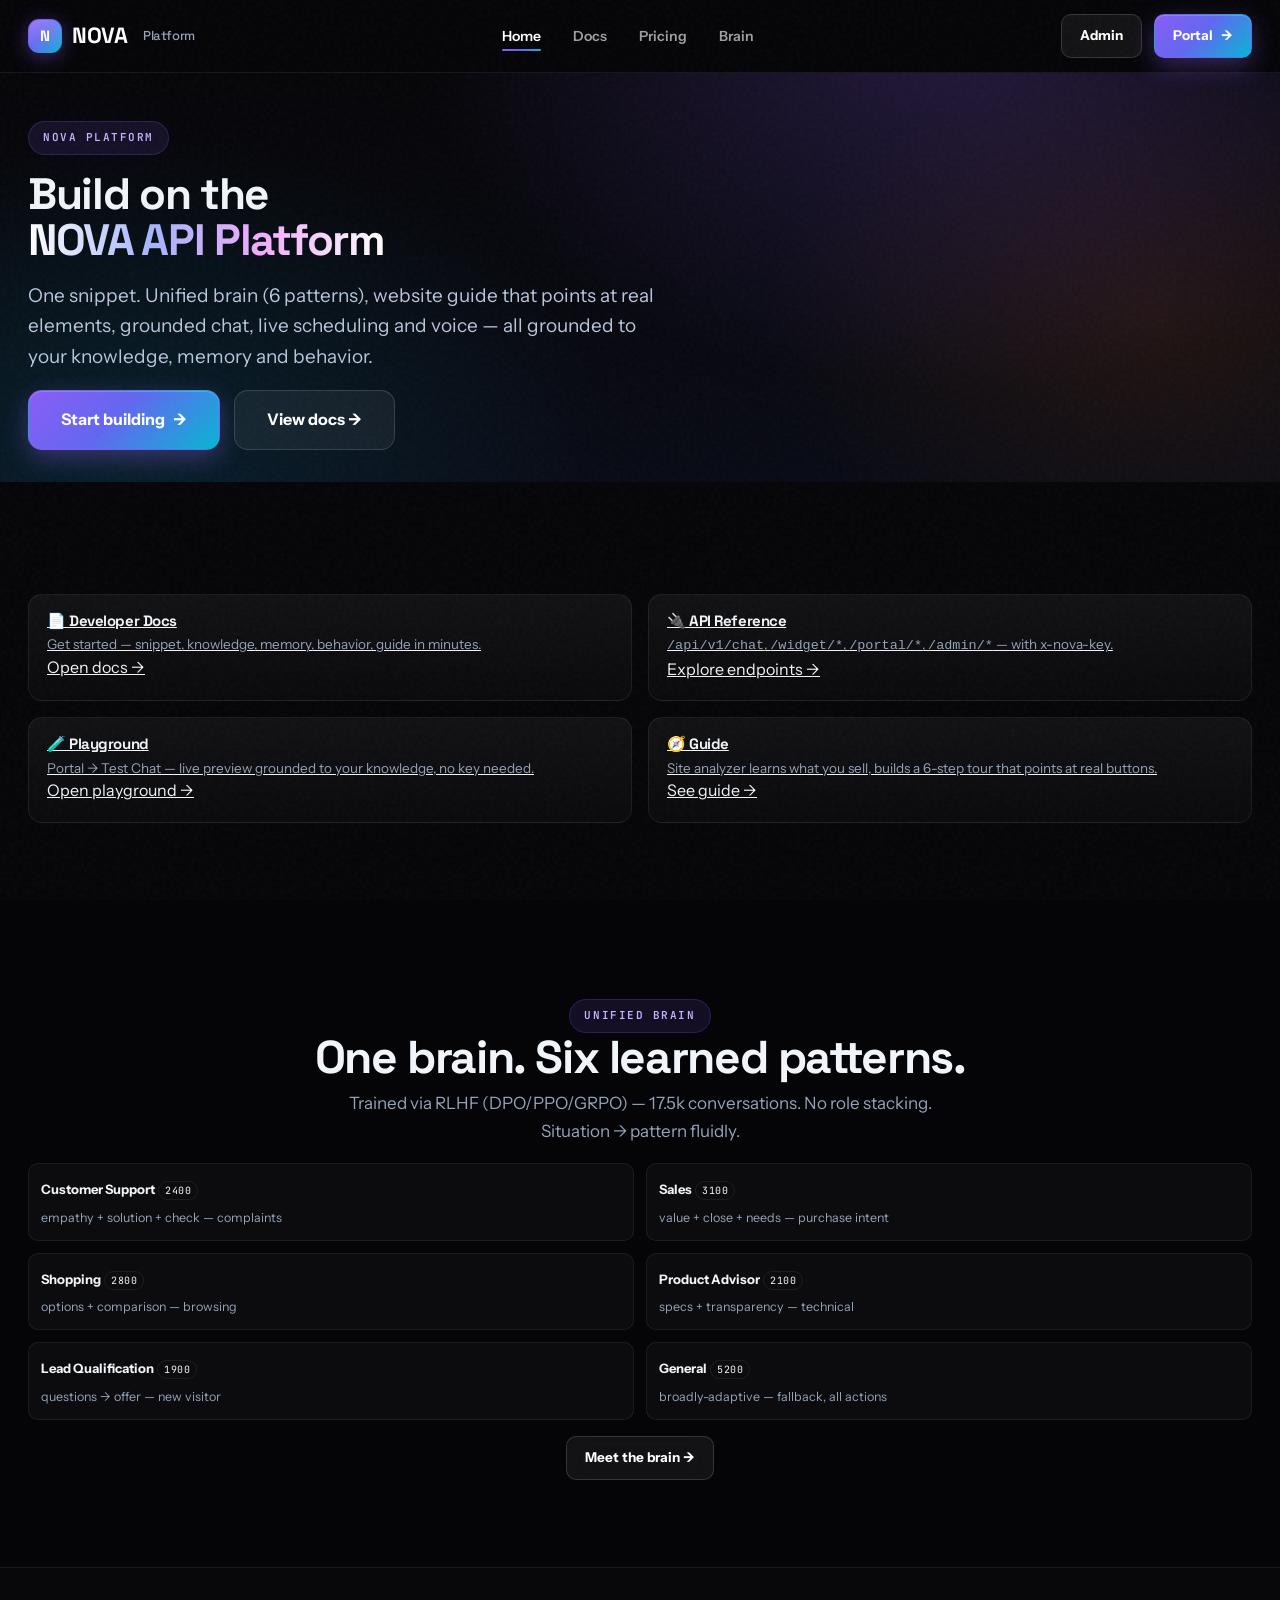
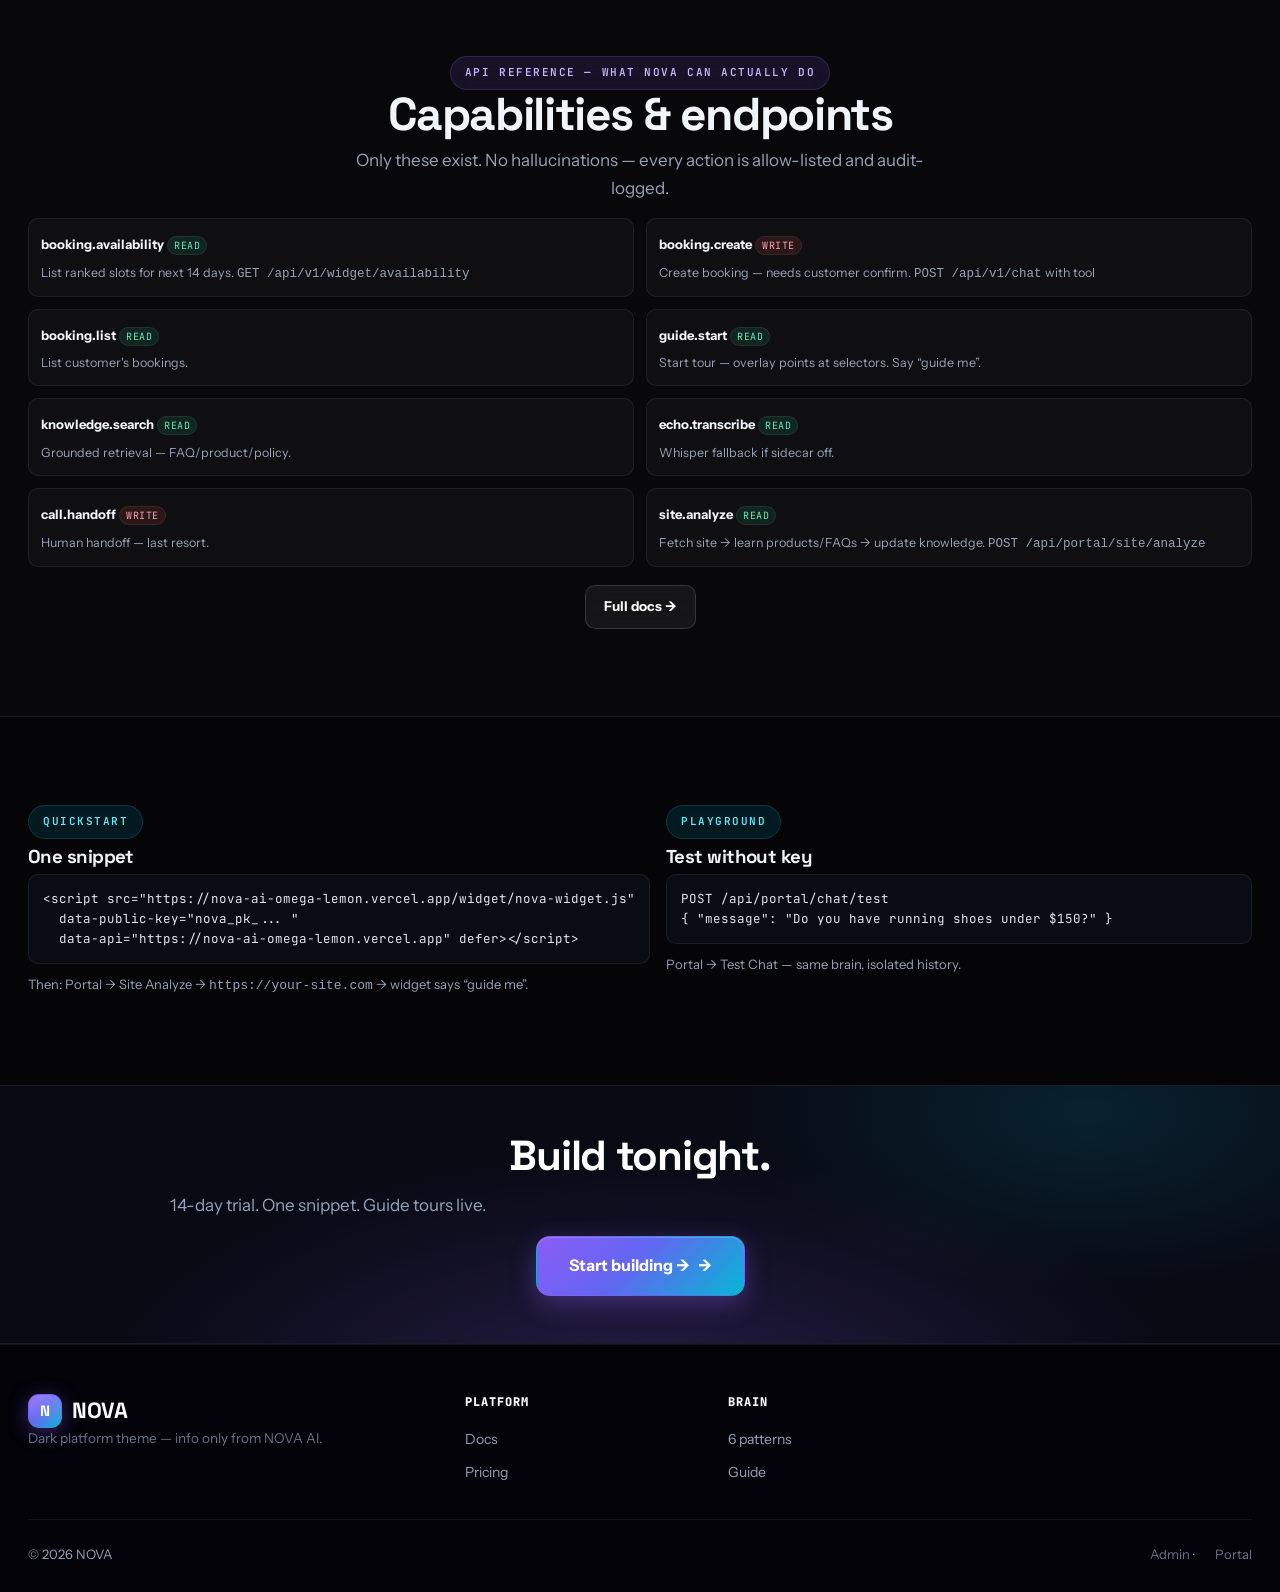
==== index.html @ 122afd2a "Rebuild home detailed like platform.openai.com/home — docs/API grid, brain patterns, capabilities, q" ====
<!DOCTYPE html>
<html lang="en">
<head>
<meta charset="UTF-8">
<meta name="viewport" content="width=device-width, initial-scale=1.0">
<title>NOVA Platform — Build on the NOVA API</title>
<meta name="description" content="Build on the NOVA Platform — unified brain, guide, chat, Chrono and Echo. One snippet.">
<link rel="stylesheet" href="nova.css">
<meta name="theme-color" content="#050508">
<style>
  .docs-grid{display:grid;grid-template-columns:1fr 1fr;gap:16px;margin-top:24px}
  .doc-card{background:linear-gradient(180deg, rgba(255,255,255,.05), rgba(255,255,255,.02));border:1px solid var(--line);border-radius:14px;padding:18px;transition:.22s}
  .doc-card:hover{border-color:rgba(139,92,246,.22);transform:translateY(-2px)}
  .doc-card h3{margin:0 0 6px;font-size:15px}
  .doc-card p{margin:0;color:var(--mut);font-size:13.5px;line-height:1.5}
  .doc-card a{color:#a78bfa;font-weight:600;font-size:13px;text-decoration:none}
  .code{font-family:'JetBrains Mono',monospace;font-size:12.5px;background:#0a0c14;border:1px solid var(--line);border-radius:10px;padding:14px;overflow-x:auto;white-space:pre;color:#e2e8f0}
  .cap-grid{display:grid;grid-template-columns:1fr 1fr;gap:12px;margin-top:16px}
  .cap{border:1px solid var(--line);border-radius:10px;padding:12px;background:rgba(255,255,255,.03)}
  .cap b{font-size:13px}
  .cap span{font-family:'JetBrains Mono',monospace;font-size:10px;letter-spacing:.06em;text-transform:uppercase;padding:2px 6px;border-radius:999px;border:1px solid var(--line)}
  .risk-read{color:#6ee7b7;background:rgba(16,185,129,.12);border-color:rgba(16,185,129,.22)}
  .risk-write{color:#fda4af;background:rgba(239,68,68,.12);border-color:rgba(239,68,68,.22)}
  @media(max-width:700px){.docs-grid,.cap-grid{grid-template-columns:1fr}}
</style>
</head>
<body>
<nav class="nav">
  <div class="wrap">
    <a class="logo" href="index.html"><span class="dot">N</span> NOVA<span style="font-weight:500;color:var(--mut);font-size:13px;margin-left:6px">Platform</span></a>
    <ul class="nav-links">
      <li><a class="nl on" href="index.html">Home</a></li>
      <li><a class="nl" href="features.html">Docs</a></li>
      <li><a class="nl" href="pricing.html">Pricing</a></li>
      <li><a class="nl" href="roles.html">Brain</a></li>
    </ul>
    <div class="nav-actions">
      <a href="https://nova-ai-omega-lemon.vercel.app/admin/" class="btn btn-ghost btn-sm">Admin</a>
      <a href="https://nova-ai-omega-lemon.vercel.app/portal/" class="btn btn-pri btn-sm">Portal</a>
      <button class="hamburger" id="ham" aria-label="Menu" aria-expanded="false"><span></span></button>
    </div>
  </div>
</nav>
<div class="mobile-drawer" id="drawer">
  <a href="index.html">Home</a><a href="features.html">Docs</a><a href="pricing.html">Pricing</a><a href="roles.html">Brain</a><a href="checkout.html?plan=growth" class="btn btn-pri">Start trial →</a>
</div>

<header class="hero" style="padding-bottom:32px">
  <div class="hero-bg"></div>
  <div class="wrap">
    <span class="eyebrow violet rv">NOVA Platform</span>
    <h1 class="rv" style="font-size:44px;line-height:1.05;letter-spacing:-.03em">Build on the<br><span class="grad">NOVA API Platform</span></h1>
    <p class="sub rv" style="max-width:640px;margin:16px 0 0">One snippet. Unified brain (6 patterns), website guide that points at real elements, grounded chat, live scheduling and voice — all grounded to your knowledge, memory and behavior.</p>
    <div class="ctas rv" style="margin-top:18px">
      <a href="checkout.html?plan=growth" class="btn btn-pri btn-lg">Start building</a>
      <a href="features.html" class="btn btn-ghost btn-lg">View docs →</a>
    </div>
  </div>
</header>

<section>
  <div class="wrap">
    <div class="docs-grid">
      <a class="doc-card rv" href="features.html"><h3>📄 Developer Docs</h3><p>Get started — snippet, knowledge, memory, behavior, guide in minutes.</p><span>Open docs →</span></a>
      <a class="doc-card rv" href="features.html#api"><h3>🔌 API Reference</h3><p><code>/api/v1/chat</code>, <code>/widget/*</code>, <code>/portal/*</code>, <code>/admin/*</code> — with x-nova-key.</p><span>Explore endpoints →</span></a>
      <a class="doc-card rv" href="https://nova-ai-omega-lemon.vercel.app/portal/"><h3>🧪 Playground</h3><p>Portal → Test Chat — live preview grounded to your knowledge, no key needed.</p><span>Open playground →</span></a>
      <a class="doc-card rv" href="features.html#guide"><h3>🧭 Guide</h3><p>Site analyzer learns what you sell, builds a 6-step tour that points at real buttons.</p><span>See guide →</span></a>
    </div>
  </div>
</section>

<section>
  <div class="wrap">
    <div class="center">
      <span class="eyebrow violet">Unified Brain</span>
      <h2 class="h2">One brain. Six learned patterns.</h2>
      <p class="lead" style="max-width:640px;margin:8px auto 0">Trained via RLHF (DPO/PPO/GRPO) — 17.5k conversations. No role stacking. Situation → pattern fluidly.</p>
    </div>
    <div class="cap-grid" style="margin-top:18px">
      <div class="cap"><b>Customer Support</b> <span>2400</span><p style="color:var(--mut);font-size:12.5px;margin:6px 0 0">empathy + solution + check — complaints</p></div>
      <div class="cap"><b>Sales</b> <span>3100</span><p style="color:var(--mut);font-size:12.5px;margin:6px 0 0">value + close + needs — purchase intent</p></div>
      <div class="cap"><b>Shopping</b> <span>2800</span><p style="color:var(--mut);font-size:12.5px;margin:6px 0 0">options + comparison — browsing</p></div>
      <div class="cap"><b>Product Advisor</b> <span>2100</span><p style="color:var(--mut);font-size:12.5px;margin:6px 0 0">specs + transparency — technical</p></div>
      <div class="cap"><b>Lead Qualification</b> <span>1900</span><p style="color:var(--mut);font-size:12.5px;margin:6px 0 0">questions → offer — new visitor</p></div>
      <div class="cap"><b>General</b> <span>5200</span><p style="color:var(--mut);font-size:12.5px;margin:6px 0 0">broadly-adaptive — fallback, all actions</p></div>
    </div>
    <div class="center" style="margin-top:16px"><a href="roles.html" class="btn btn-ghost btn-sm">Meet the brain →</a></div>
  </div>
</section>

<section style="background:rgba(255,255,255,.015);border-top:1px solid var(--line);border-bottom:1px solid var(--line)">
  <div class="wrap">
    <div class="center">
      <span class="eyebrow violet">API Reference — what NOVA can actually do</span>
      <h2 class="h2">Capabilities & endpoints</h2>
      <p class="lead" style="max-width:620px;margin:8px auto 0">Only these exist. No hallucinations — every action is allow-listed and audit-logged.</p>
    </div>
    <div class="cap-grid">
      <div class="cap"><b>booking.availability</b> <span class="risk-read">read</span><p style="color:var(--mut);font-size:12.5px;margin:6px 0 0">List ranked slots for next 14 days. <code>GET /api/v1/widget/availability</code></p></div>
      <div class="cap"><b>booking.create</b> <span class="risk-write">write</span><p style="color:var(--mut);font-size:12.5px;margin:6px 0 0">Create booking — needs customer confirm. <code>POST /api/v1/chat</code> with tool</p></div>
      <div class="cap"><b>booking.list</b> <span class="risk-read">read</span><p style="color:var(--mut);font-size:12.5px;margin:6px 0 0">List customer's bookings.</p></div>
      <div class="cap"><b>guide.start</b> <span class="risk-read">read</span><p style="color:var(--mut);font-size:12.5px;margin:6px 0 0">Start tour — overlay points at selectors. Say “guide me”.</p></div>
      <div class="cap"><b>knowledge.search</b> <span class="risk-read">read</span><p style="color:var(--mut);font-size:12.5px;margin:6px 0 0">Grounded retrieval — FAQ/product/policy.</p></div>
      <div class="cap"><b>echo.transcribe</b> <span class="risk-read">read</span><p style="color:var(--mut);font-size:12.5px;margin:6px 0 0">Whisper fallback if sidecar off.</p></div>
      <div class="cap"><b>call.handoff</b> <span class="risk-write">write</span><p style="color:var(--mut);font-size:12.5px;margin:6px 0 0">Human handoff — last resort.</p></div>
      <div class="cap"><b>site.analyze</b> <span class="risk-read">read</span><p style="color:var(--mut);font-size:12.5px;margin:6px 0 0">Fetch site → learn products/FAQs → update knowledge. <code>POST /api/portal/site/analyze</code></p></div>
    </div>
    <div class="center" style="margin-top:18px"><a href="features.html" class="btn btn-ghost btn-sm">Full docs →</a></div>
  </div>
</section>

<section>
  <div class="wrap">
    <div class="grid4" style="display:grid;grid-template-columns:1fr 1fr;gap:16px">
      <div>
        <span class="eyebrow cyan">Quickstart</span>
        <h3 style="margin:8px 0">One snippet</h3>
        <div class="code">&lt;script src="https://nova-ai-omega-lemon.vercel.app/widget/nova-widget.js"
  data-public-key="nova_pk_... "
  data-api="https://nova-ai-omega-lemon.vercel.app" defer&gt;&lt;/script&gt;</div>
        <p style="color:var(--mut);font-size:13px;margin-top:10px">Then: Portal → Site Analyze → <code>https://your-site.com</code> → widget says “guide me”.</p>
      </div>
      <div>
        <span class="eyebrow cyan">Playground</span>
        <h3 style="margin:8px 0">Test without key</h3>
        <div class="code">POST /api/portal/chat/test
{ "message": "Do you have running shoes under $150?" }</div>
        <p style="color:var(--mut);font-size:13px;margin-top:10px">Portal → Test Chat — same brain, isolated history.</p>
      </div>
    </div>
  </div>
</section>

<section class="band" style="padding:48px 0">
  <div class="wrap center">
    <h2>Build tonight.</h2>
    <p style="color:var(--mut);margin:8px 0 16px">14-day trial. One snippet. Guide tours live.</p>
    <a href="checkout.html?plan=growth" class="btn btn-pri btn-lg">Start building →</a>
  </div>
</section>

<footer>
  <div class="wrap">
    <div class="footer-grid">
      <div class="footer-brand"><a class="logo" href="index.html"><span class="dot">N</span> NOVA</a><p>Dark platform theme — info only from NOVA AI.</p></div>
      <div class="footer-col"><h4>Platform</h4><ul><li><a href="features.html">Docs</a></li><li><a href="pricing.html">Pricing</a></li></ul></div>
      <div class="footer-col"><h4>Brain</h4><ul><li><a href="roles.html">6 patterns</a></li><li><a href="features.html#guide">Guide</a></li></ul></div>
    </div>
    <div class="footer-bottom"><div>© <span id="yr"></span> NOVA</div><div><a href="https://nova-ai-omega-lemon.vercel.app/admin/">Admin</a> · <a href="https://nova-ai-omega-lemon.vercel.app/portal/">Portal</a></div></div>
  </div>
</footer>

<script src="app.js"></script>
<script src="https://nova-ai-omega-lemon.vercel.app/widget/nova-tracker.js" data-public-key="nova_pk_40d32c478e27559616acfd7827347d437b1c207d3d9f1e1c0375759d81bbb6da" data-api="https://nova-ai-omega-lemon.vercel.app" defer></script>
<script src="https://nova-ai-omega-lemon.vercel.app/widget/nova-widget.js" data-public-key="nova_pk_40d32c478e27559616acfd7827347d437b1c207d3d9f1e1c0375759d81bbb6da" data-api="https://nova-ai-omega-lemon.vercel.app" defer></script>
</body>
</html>
---- nova.css ----
/* NOVA — CRAZY DARK EDITION
  Inspo: Squarespace (showcase carousel, bold type) + Uizard (purple gradient AI magic) + Framer (agents, liquid glass, organic motion) + Emergent (agent pipeline)
  Palette: true dark, not bright — ambient orbs, grain, glass
*/
@import url('https://fonts.googleapis.com/css2?family=Instrument+Sans:wght@400;500;600;700&family=Space+Grotesk:wght@400;500;600;700&family=JetBrains+Mono:wght@400;600&display=swap');

:root{
  --bg:#050508;
  --bg-2:#080a14;
  --bg-3:#0b0e1a;
  --surface:#0f1221;
  --surface-2:#14182c;
  --surface-3:#1a2038;
  --line:rgba(255,255,255,.07);
  --line-2:rgba(255,255,255,.11);
  --line-3:rgba(255,255,255,.16);
  --text:#f1f5f9;
  --text-2:#cbd5e1;
  --mut:#94a3b8;
  --mut-2:#64748b;
  --mut-3:#475569;
  --violet:#8b5cf6;
  --violet-2:#a78bfa;
  --blue:#3b82f6;
  --blue-2:#60a5fa;
  --cyan:#06b6d4;
  --orange:#f97316;
  --amber:#f59e0b;
  --green:#10b981;
  --grad-violet:linear-gradient(135deg,#8b5cf6 0%,#6366f1 45%,#06b6d4 100%);
  --grad-ember:linear-gradient(135deg,#f97316 0%,#ec4899 55%,#8b5cf6 100%);
  --grad-ice:linear-gradient(135deg,#06b6d4 0%,#3b82f6 50%,#8b5cf6 100%);
  --grad-text:linear-gradient(90deg,#fff 0%,#a5b4fc 35%,#f0abfc 65%,#fff 100%);
  --r-xl:28px;
  --r-lg:22px;
  --r-md:16px;
  --r-sm:12px;
  --r-pill:999px;
  --shadow-soft:0 8px 32px rgba(0,0,0,.4);
  --shadow-lg:0 24px 64px rgba(0,0,0,.55);
  --shadow-glow:0 0 0 1px rgba(139,92,246,.2), 0 8px 32px rgba(139,92,246,.22);
  --ease: cubic-bezier(.16,1,.3,1);
  --ease-out: cubic-bezier(.22,1,.36,1);
}

/* reset */
*{margin:0;padding:0;box-sizing:border-box}
html{scroll-behavior:smooth;scroll-padding-top:84px}
body{font-family:"Instrument Sans",system-ui,-apple-system,sans-serif;color:var(--text);background:var(--bg);line-height:1.6;-webkit-font-smoothing:antialiased;overflow-x:hidden}
::selection{background:rgba(139,92,246,.35);color:#fff}
a{color:inherit}
img{max-width:100%;display:block}

/* grain + grid overlay */
body::before{
  content:"";position:fixed;inset:0;pointer-events:none;z-index:9998;opacity:.035;
  background-image:url("data:image/svg+xml,%3Csvg viewBox='0 0 256 256' xmlns='http://www.w3.org/2000/svg'%3E%3Cfilter id='noiseFilter'%3E%3CfeTurbulence type='fractalNoise' baseFrequency='0.9' numOctaves='4' stitchTiles='stitch'/%3E%3C/filter%3E%3Crect width='100%25' height='100%25' filter='url(%23noiseFilter)'/%3E%3C/svg%3E");
}
body::after{
  content:"";position:fixed;inset:0;pointer-events:none;z-index:-1;opacity:.22;
  background:
    linear-gradient(rgba(255,255,255,.015) 1px, transparent 1px),
    linear-gradient(90deg, rgba(255,255,255,.015) 1px, transparent 1px);
  background-size:32px 32px;
  mask:radial-gradient(ellipse 80% 60% at 50% 0%, black 40%, transparent 75%);
}

/* cursor glow */
.cursor-glow{position:fixed;width:640px;height:640px;border-radius:50%;pointer-events:none;z-index:9997;opacity:0;mix-blend-mode:screen;transform:translate(-50%,-50%);transition:opacity .4s;
  background:radial-gradient(circle, rgba(139,92,246,.14) 0%, rgba(59,130,246,.08) 30%, transparent 70%);
}

/* layout */
.wrap{max-width:1280px;margin:0 auto;padding:0 28px}
section{padding:88px 0;position:relative}
.eyebrow{display:inline-flex;align-items:center;gap:8px;font-family:"JetBrains Mono",monospace;font-size:11px;font-weight:600;letter-spacing:.14em;text-transform:uppercase;padding:7px 14px;border-radius:999px;border:1px solid var(--line-2);background:rgba(255,255,255,.04);backdrop-filter:blur(12px);color:var(--mut)}
.eyebrow.violet{color:#c4b5fd;background:rgba(139,92,246,.12);border-color:rgba(139,92,246,.22)}
.eyebrow.cyan{color:#67e8f9;background:rgba(6,182,214,.12);border-color:rgba(6,182,214,.2)}
.eyebrow.orange{color:#fdba74;background:rgba(249,115,22,.12);border-color:rgba(249,115,22,.18)}
h1,h2,h3{font-family:"Space Grotesk",sans-serif;letter-spacing:-.03em;line-height:1.05}
.h2{font-size:clamp(30px,4vw,46px);font-weight:700;color:var(--text)}
.h2 em{font-style:normal;background:var(--grad-text);-webkit-background-clip:text;background-clip:text;color:transparent}
.lead{font-size:17px;color:var(--mut);max-width:720px;line-height:1.65}
.center{text-align:center}.center .lead{margin:0 auto}

/* NAV — liquid glass dark */
.nav{position:sticky;top:0;z-index:80;background:rgba(5,5,8,.62);backdrop-filter:blur(24px) saturate(1.6);-webkit-backdrop-filter:blur(24px) saturate(1.6);border-bottom:1px solid var(--line);transition:.3s}
.nav.scrolled{background:rgba(5,5,8,.88);box-shadow:0 8px 40px rgba(0,0,0,.35)}
.nav .wrap{display:flex;align-items:center;justify-content:space-between;height:72px;gap:24px}
.logo{font-family:"Space Grotesk",sans-serif;font-weight:700;font-size:22px;letter-spacing:-.02em;text-decoration:none;display:flex;align-items:center;gap:10px;color:#fff}
.logo .dot{width:34px;height:34px;border-radius:11px;background:var(--grad-violet);display:flex;align-items:center;justify-content:center;font-size:15px;font-weight:800;color:#fff;box-shadow:0 4px 20px rgba(139,92,246,.4);position:relative;overflow:hidden}
.logo .dot::after{content:"";position:absolute;inset:1px;border-radius:10px;background:linear-gradient(180deg,rgba(255,255,255,.18),transparent);pointer-events:none}
.nav-links{display:flex;gap:32px;list-style:none}
.nav a.nl{color:rgba(255,255,255,.62);text-decoration:none;font-size:14px;font-weight:600;position:relative;padding:6px 0;transition:.22s}
.nav a.nl::after{content:"";position:absolute;left:0;bottom:0;width:0;height:2px;background:var(--grad-violet);border-radius:999px;transition:.3s var(--ease)}
.nav a.nl:hover,.nav a.nl.on{color:#fff}
.nav a.nl:hover::after,.nav a.nl.on::after{width:100%}
.nav-actions{display:flex;align-items:center;gap:12px}
.hamburger{display:none;width:44px;height:44px;border-radius:12px;border:1px solid var(--line-2);background:rgba(255,255,255,.06);color:#fff;cursor:pointer;align-items:center;justify-content:center;backdrop-filter:blur(12px)}
.hamburger span{width:18px;height:2px;background:#fff;border-radius:999px;display:block;position:relative;transition:.25s}
.hamburger span::before,.hamburger span::after{content:"";position:absolute;left:0;width:18px;height:2px;background:#fff;border-radius:999px;transition:.25s}
.hamburger span::before{top:-6px}.hamburger span::after{top:6px}
.hamburger.on span{background:transparent}
.hamburger.on span::before{transform:rotate(45deg);top:0}
.hamburger.on span::after{transform:rotate(-45deg);top:0}
.mobile-drawer{display:none;position:fixed;inset:72px 0 0;background:rgba(5,5,8,.96);backdrop-filter:blur(20px);z-index:79;padding:24px;flex-direction:column;gap:10px}
.mobile-drawer.open{display:flex}
.mobile-drawer a{color:#fff;text-decoration:none;font-weight:600;padding:16px;border-radius:14px;background:rgba(255,255,255,.06);border:1px solid var(--line)}
/* btns — magnetic base */
.btn{--x:50%;--y:50%;display:inline-flex;align-items:center;justify-content:center;gap:8px;border-radius:12px;padding:14px 26px;font-weight:700;font-size:14.5px;text-decoration:none;border:1px solid transparent;cursor:pointer;transition:transform .22s var(--ease), box-shadow .22s, border-color .22s, background .22s;font-family:"Instrument Sans",sans-serif;position:relative;overflow:hidden;will-change:transform}
.btn:active{transform:scale(.97)}
.btn-pri{background:var(--grad-violet);color:#fff;border-color:transparent;box-shadow:0 8px 24px rgba(139,92,246,.35), inset 0 1px 0 rgba(255,255,255,.18)}
.btn-pri::before{content:"";position:absolute;inset:0;background:radial-gradient(300px circle at var(--x) var(--y), rgba(255,255,255,.22), transparent 40%);opacity:0;transition:opacity .3s;pointer-events:none}
.btn-pri:hover::before{opacity:1}
.btn-pri:hover{transform:translateY(-2px);box-shadow:0 14px 36px rgba(139,92,246,.45)}
.btn-pri::after{content:"→";transition:transform .22s}
.btn-pri:hover::after{transform:translateX(4px)}
.btn-ghost{background:rgba(255,255,255,.06);color:#fff;border-color:rgba(255,255,255,.14);backdrop-filter:blur(12px)}
.btn-ghost:hover{background:rgba(255,255,255,.1);border-color:rgba(255,255,255,.22);transform:translateY(-2px)}
.btn-dark{background:#0f1221;color:#fff;border-color:rgba(255,255,255,.08)}
.btn-dark:hover{background:#14182c;transform:translateY(-2px)}
.btn-light{background:rgba(255,255,255,.06);color:#fff;border-color:var(--line-2);backdrop-filter:blur(12px)}
.btn-light:hover{background:rgba(255,255,255,.1);border-color:var(--line-3)}
.btn-line{background:rgba(255,255,255,.06);color:var(--text);border-color:var(--line-2)}
.btn-line:hover{border-color:var(--text);background:rgba(255,255,255,.1)}
.btn-sm{padding:10px 18px;font-size:13.5px;border-radius:10px}
.btn-lg{padding:16px 32px;font-size:16px;border-radius:14px}
.btn-block{width:100%}

/* HERO — cinematic dark with orbs + grid */
.hero{position:relative;overflow:hidden;background:var(--bg);padding:48px 0 0;isolation:isolate}
.hero-bg{position:absolute;inset:0;z-index:-3;background:
  radial-gradient(900px 600px at 75% -10%, rgba(139,92,246,.22), transparent 60%),
  radial-gradient(800px 500px at 10% 90%, rgba(6,182,214,.12), transparent 60%),
  radial-gradient(600px 400px at 90% 60%, rgba(249,115,22,.1), transparent 65%),
  linear-gradient(180deg, var(--bg) 0%, var(--bg-2) 100%)}
.orb{position:absolute;border-radius:50%;filter:blur(36px);opacity:.55;pointer-events:none;mix-blend-mode:screen}
.orb-1{width:720px;height:720px;background:radial-gradient(circle, rgba(139,92,246,.22), transparent 70%);top:-280px;right:-200px;animation:orbFloat 11s ease-in-out infinite}
.orb-2{width:640px;height:640px;background:radial-gradient(circle, rgba(6,182,214,.16), transparent 70%);bottom:-240px;left:-180px;animation:orbFloat 13s ease-in-out infinite reverse}
.orb-3{width:480px;height:480px;background:radial-gradient(circle, rgba(236,72,153,.14), transparent 70%);top:30%;left:40%;animation:orbFloat 9s ease-in-out infinite 1s}
@keyframes orbFloat{0%,100%{transform:translate(0,0) scale(1)}33%{transform:translate(18px,-22px) scale(1.04)}66%{transform:translate(-14px,16px) scale(.98)}}
.hero-grid{position:relative;z-index:1;display:grid;grid-template-columns:1.08fr .92fr;gap:48px;align-items:center;padding:42px 0 72px}
.hero h1{font-size:clamp(40px,5.6vw,68px);font-weight:700;line-height:.9;letter-spacing:-.04em;margin:16px 0 18px}
.hero h1 .grad{background:var(--grad-text);-webkit-background-clip:text;background-clip:text;color:transparent;position:relative}
.hero h1 .line2{display:block;font-weight:500;color:rgba(255,255,255,.86);font-size:.82em;letter-spacing:-.03em}
.hero h1 .cursor{font-weight:300;color:var(--violet-2);animation:blink 1s step-end infinite}
@keyframes blink{0%,50%{opacity:1}51%,100%{opacity:0}}
.hero .sub{font-size:clamp(16px,1.7vw,19px);color:#b9c6dc;line-height:1.6;max-width:580px;margin-bottom:26px}
.hero .sub b{color:#fff}
.ctas{display:flex;gap:14px;flex-wrap:wrap;align-items:center}
.hero-stats{display:flex;gap:28px;margin-top:32px;padding-top:28px;border-top:1px solid var(--line);flex-wrap:wrap}
.stat b{font-size:28px;font-weight:800;color:#fff;display:flex;align-items:baseline;gap:2px}
.stat b i{font-style:normal;font-size:16px;color:var(--violet-2)}
.stat span{font-size:12px;color:var(--mut);font-weight:600;letter-spacing:.06em;text-transform:uppercase;display:block;margin-top:2px}
.hero-visual{position:relative;justify-self:end;width:100%;max-width:460px;perspective:1200px}
.chat-card{position:relative;background:linear-gradient(180deg, rgba(255,255,255,.08), rgba(255,255,255,.02));backdrop-filter:blur(20px) saturate(1.5);-webkit-backdrop-filter:blur(20px) saturate(1.5);border:1px solid var(--line-2);border-radius:24px;padding:22px;box-shadow:var(--shadow-lg), inset 0 1px 0 rgba(255,255,255,.08);overflow:hidden;transform-style:preserve-3d;transition:transform .6s var(--ease)}
.chat-card::before{content:"";position:absolute;inset:0;border-radius:24px;padding:1px;background:linear-gradient(135deg, rgba(255,255,255,.14), rgba(255,255,255,0), rgba(139,92,246,.22));-webkit-mask:linear-gradient(#fff 0 0) content-box, linear-gradient(#fff 0 0);mask:linear-gradient(#fff 0 0) content-box, linear-gradient(#fff 0 0);-webkit-mask-composite:xor;mask-composite:exclude;pointer-events:none}
.chat-card:hover{transform:rotateX(2deg) rotateY(-3deg)}
.chat-head{display:flex;align-items:center;gap:12px;padding-bottom:14px;margin-bottom:16px;border-bottom:1px solid var(--line)}
.chat-head .av{width:40px;height:40px;border-radius:12px;background:var(--grad-violet);display:flex;align-items:center;justify-content:center;color:#fff;font-weight:800;flex-shrink:0;box-shadow:0 4px 14px rgba(139,92,246,.35)}
.chat-head .name{font-size:14px;font-weight:700}
.chat-head .status{font-size:11.5px;color:var(--green);font-weight:700;display:flex;align-items:center;gap:6px}
.chat-head .status::before{content:"";width:7px;height:7px;border-radius:50%;background:var(--green);box-shadow:0 0 0 6px rgba(16,185,129,.14);animation:pulse 2s infinite}
@keyframes pulse{0%,100%{box-shadow:0 0 0 6px rgba(16,185,129,.14)}50%{box-shadow:0 0 0 10px rgba(16,185,129,0)}}
.chat-head .live{margin-left:auto;font-size:10.5px;font-weight:800;letter-spacing:.08em;text-transform:uppercase;color:#c4b5fd;background:rgba(139,92,246,.14);border:1px solid rgba(139,92,246,.2);padding:6px 10px;border-radius:999px}
.bubble{max-width:86%;padding:12px 16px;border-radius:18px;font-size:14px;line-height:1.5;margin-bottom:12px;position:relative}
.bubble.a{background:rgba(255,255,255,.06);border:1px solid var(--line);color:var(--text);border-bottom-left-radius:6px;backdrop-filter:blur(8px)}
.bubble.u{background:var(--grad-violet);color:#fff;margin-left:auto;border-bottom-right-radius:6px;box-shadow:0 8px 18px rgba(139,92,246,.28);border:1px solid rgba(255,255,255,.14)}
.bubble .tag{font-family:"JetBrains Mono",monospace;font-size:10px;font-weight:700;letter-spacing:.08em;text-transform:uppercase;display:block;margin-bottom:4px;opacity:.9}
.bubble.a .tag{color:var(--violet-2)}.bubble.u .tag{color:rgba(255,255,255,.9)}
.quick-actions{display:flex;gap:8px;flex-wrap:wrap;margin-top:14px}
.chip{font-size:12.5px;font-weight:600;padding:8px 12px;border-radius:999px;background:rgba(255,255,255,.06);border:1px solid var(--line);color:var(--text);cursor:pointer;transition:.22s;backdrop-filter:blur(8px)}
.chip:hover{background:rgba(139,92,246,.18);border-color:rgba(139,92,246,.35);color:#fff;transform:translateY(-1px)}
.prompt-bar{margin-top:14px;display:flex;gap:10px;align-items:center;background:rgba(255,255,255,.06);border:1px solid var(--line);border-radius:999px;padding:8px 8px 8px 16px;backdrop-filter:blur(12px)}
.prompt-bar input{flex:1;background:transparent;border:none;outline:none;color:var(--text);font-size:14px;font-family:"Instrument Sans",sans-serif}
.prompt-bar input::placeholder{color:var(--mut-2)}
.prompt-bar button{width:36px;height:36px;border-radius:50%;border:none;background:var(--grad-violet);color:#fff;display:flex;align-items:center;justify-content:center;cursor:pointer;flex-shrink:0}

/* TRUST — dark marquee */
.trust{border-bottom:1px solid var(--line);background:rgba(255,255,255,.02);backdrop-filter:blur(8px);overflow:hidden}
.trust-head{text-align:center;padding:20px 0 0;font-family:"JetBrains Mono",monospace;font-size:11px;font-weight:600;letter-spacing:.14em;text-transform:uppercase;color:var(--mut-2)}
.marquee{display:flex;gap:48px;padding:16px 0 20px;overflow:hidden;mask:linear-gradient(90deg,transparent,white 8%,white 92%,transparent)}
.marquee-track{display:flex;gap:48px;animation:marquee 28s linear infinite;flex-shrink:0}
.marquee:hover .marquee-track{animation-play-state:paused}
@keyframes marquee{from{transform:translateX(0)}to{transform:translateX(-50%)}}
.brand{font-size:14px;font-weight:700;color:rgba(255,255,255,.82);display:flex;align-items:center;gap:10px;white-space:nowrap}
.brand i{width:28px;height:28px;border-radius:8px;background:rgba(255,255,255,.06);border:1px solid var(--line);display:flex;align-items:center;justify-content:center;font-size:12px}
.trust-stats{display:flex;justify-content:center;gap:36px;padding:16px 0 20px;border-top:1px solid var(--line);flex-wrap:wrap;font-size:13px;color:var(--mut)}
.trust-stats b{color:#fff;font-family:"JetBrains Mono",monospace}

/* CARDS — glass + glowing border */
.card{position:relative;background:linear-gradient(180deg, rgba(255,255,255,.06), rgba(255,255,255,.015));backdrop-filter:blur(16px) saturate(1.2);-webkit-backdrop-filter:blur(16px) saturate(1.2);border:1px solid var(--line);border-radius:var(--r-lg);padding:28px;overflow:hidden;transition:transform .4s var(--ease), box-shadow .4s, border-color .4s;transform-style:preserve-3d}
.card::before{content:"";position:absolute;inset:0;border-radius:inherit;padding:1px;background:linear-gradient(135deg, rgba(255,255,255,.1), transparent 50%, rgba(139,92,246,.14));-webkit-mask:linear-gradient(#fff 0 0) content-box, linear-gradient(#fff 0 0);mask:linear-gradient(#fff 0 0) content-box, linear-gradient(#fff 0 0);-webkit-mask-composite:xor;mask-composite:exclude;opacity:0;transition:.4s;pointer-events:none}
.card:hover{transform:translateY(-8px) rotateX(1deg);border-color:rgba(255,255,255,.12);box-shadow:var(--shadow-lg), 0 0 40px rgba(139,92,246,.08)}
.card:hover::before{opacity:1}
.card h3{color:var(--text)}
.card p{color:var(--mut)}
.grid3{display:grid;grid-template-columns:repeat(3,1fr);gap:22px}
.grid4{display:grid;grid-template-columns:repeat(4,1fr);gap:18px}
.grid2{display:grid;grid-template-columns:repeat(2,1fr);gap:22px}
.bento{display:grid;grid-template-columns:repeat(3,1fr);gap:18px;margin-top:48px}
.bento .span2{grid-column:span 2}

/* zone */
.zone{padding:32px}
.zone .k{font-family:"JetBrains Mono",monospace;font-size:11px;font-weight:700;letter-spacing:.12em;text-transform:uppercase;display:flex;align-items:center;gap:8px;color:var(--mut-2)}
.zone .k::before{content:"";width:8px;height:8px;border-radius:50%;background:currentColor;box-shadow:0 0 10px currentColor}
.zone h3{font-size:19px;margin:10px 0 12px}
.zone ul{list-style:none;font-size:14px;color:var(--mut)}
.zone li{padding:9px 0;border-bottom:1px dashed rgba(255,255,255,.06);display:flex;gap:10px}
.zone li:last-child{border:none}
.zone.violet{border-top:1px solid rgba(139,92,246,.35)}.zone.violet .k{color:var(--violet-2)}
.zone.blue{border-top:1px solid rgba(59,130,246,.35)}.zone.blue .k{color:var(--blue-2)}
.zone.cyan{border-top:1px solid rgba(6,182,214,.35)}.zone.cyan .k{color:#67e8f9}

/* feat */
.feat .icon{width:48px;height:48px;border-radius:14px;display:flex;align-items:center;justify-content:center;font-size:22px;margin-bottom:16px;background:rgba(255,255,255,.06);border:1px solid var(--line);transition:.35s var(--ease);backdrop-filter:blur(8px)}
.feat:hover .icon{background:var(--grad-violet);color:#fff;border-color:transparent;transform:rotate(-6deg) scale(1.08) translateZ(10px);box-shadow:0 8px 20px rgba(139,92,246,.35)}
.feat h3{font-size:16px;margin-bottom:8px}
.feat p{font-size:14px;line-height:1.6}
.feat.glow{position:relative}
.feat.glow::after{content:"";position:absolute;inset:-1px;border-radius:var(--r-lg);background:var(--grad-violet);opacity:0;z-index:-1;filter:blur(14px);transition:.4s}
.feat.glow:hover::after{opacity:.12}

/* SHOWCASE CAROUSEL — Squarespace inspo */
.showcase{overflow:hidden;padding:40px 0}
.showcase-track{display:flex;gap:18px;overflow-x:auto;scroll-snap-type:x mandatory;scrollbar-width:none;padding:0 28px 18px;cursor:grab}
.showcase-track::-webkit-scrollbar{display:none}
.showcase-track:active{cursor:grabbing}
.shot{flex:0 0 360px;scroll-snap-align:start;background:var(--surface);border:1px solid var(--line);border-radius:18px;overflow:hidden;position:relative;transition:.4s}
.shot:hover{transform:translateY(-6px) scale(1.01);border-color:rgba(255,255,255,.14);box-shadow:var(--shadow-lg)}
.shot .bar{height:36px;background:rgba(255,255,255,.04);border-bottom:1px solid var(--line);display:flex;align-items:center;gap:6px;padding:0 12px}
.shot .dot2{width:10px;height:10px;border-radius:50%;background:rgba(255,255,255,.14)}
.shot .dot2.r{background:#ff5f56}.shot .dot2.y{background:#ffbd2e}.shot .dot2.g{background:#27c93f}
.shot .img{aspect-ratio:16/10;background:radial-gradient(400px 200px at 50% 0%, rgba(139,92,246,.18), transparent 60%), linear-gradient(180deg, #0f1221, #080a14);display:flex;align-items:center;justify-content:center;font-size:42px}
.shot .label{padding:14px 16px;display:flex;justify-content:space-between;align-items:center}
.shot .label b{font-size:14px}
.shot .label span{font-size:12px;color:var(--mut);font-family:"JetBrains Mono",monospace}

/* AGENT PIPELINE — Emergent + Framer */
.pipeline{position:relative;display:grid;grid-template-columns:repeat(5,1fr);gap:14px;margin-top:36px}
.pipeline::before{content:"";position:absolute;top:34px;left:8%;right:8%;height:2px;background:linear-gradient(90deg, var(--violet), var(--blue), var(--cyan));opacity:.35;z-index:0}
.pipeline .node{position:relative;z-index:1;background:rgba(255,255,255,.04);backdrop-filter:blur(12px);border:1px solid var(--line);border-radius:16px;padding:18px;text-align:center;transition:.3s}
.pipeline .node:hover{transform:translateY(-4px);border-color:rgba(139,92,246,.3);background:rgba(139,92,246,.08)}
.pipeline .node .nicon{width:44px;height:44px;border-radius:12px;margin:0 auto 10px;background:var(--surface-2);border:1px solid var(--line);display:flex;align-items:center;justify-content:center;font-size:20px}
.pipeline .node b{font-size:13px;display:block}
.pipeline .node span{font-size:11.5px;color:var(--mut);font-family:"JetBrains Mono",monospace}
.pipeline .node.active{border-color:rgba(139,92,246,.5);box-shadow:0 0 20px rgba(139,92,246,.18)}

/* steps — dark */
.steps{counter-reset:s;display:grid;grid-template-columns:repeat(3,1fr);gap:22px;margin-top:48px;position:relative}
.steps::before{content:"";position:absolute;top:36px;left:12%;right:12%;height:1px;background:repeating-linear-gradient(90deg, var(--line) 0 8px, transparent 8px 14px)}
.step{background:rgba(255,255,255,.03);backdrop-filter:blur(12px);border:1px solid var(--line);border-radius:var(--r-lg);padding:32px 26px 26px;position:relative;z-index:1;transition:.35s}
.step:hover{transform:translateY(-6px);border-color:rgba(255,255,255,.1);box-shadow:var(--shadow-soft)}
.step::before{counter-increment:s;content:counter(s);position:absolute;top:-14px;left:22px;width:36px;height:36px;border-radius:12px;background:var(--grad-ember);color:#fff;font-weight:800;font-size:14px;display:flex;align-items:center;justify-content:center;box-shadow:0 8px 18px rgba(249,115,22,.35)}
.step h3{font-size:16px;margin:8px 0 8px}
.step p{font-size:14px;color:var(--mut);line-height:1.6}
.step .time{font-family:"JetBrains Mono",monospace;font-size:11px;color:var(--mut-2);margin-top:10px}

/* pricing — dark glass */
.pricing-head{text-align:center;max-width:720px;margin:0 auto}
.toggle{display:inline-flex;background:rgba(255,255,255,.06);border:1px solid var(--line);border-radius:999px;padding:4px;gap:4px;backdrop-filter:blur(12px)}
.toggle button{border:none;background:transparent;padding:10px 20px;border-radius:999px;font-weight:700;font-size:13.5px;color:var(--mut);cursor:pointer;transition:.22s;font-family:"Instrument Sans",sans-serif}
.toggle button.on{background:#fff;color:#050508;box-shadow:0 2px 12px rgba(0,0,0,.2)}
.toggle .save{font-size:11px;font-weight:800;color:var(--green);background:rgba(16,185,129,.14);padding:3px 8px;border-radius:999px;border:1px solid rgba(16,185,129,.22)}
.plans{display:grid;grid-template-columns:repeat(auto-fit,minmax(270px,1fr));gap:22px;margin-top:44px;align-items:start}
.plan{background:linear-gradient(180deg, rgba(255,255,255,.06), rgba(255,255,255,.02));backdrop-filter:blur(16px);border:1px solid var(--line);border-radius:24px;padding:32px 28px;position:relative;transition:.35s var(--ease);display:flex;flex-direction:column}
.plan:hover{transform:translateY(-8px);border-color:rgba(255,255,255,.12);box-shadow:var(--shadow-lg)}
.plan.hot{border:1px solid rgba(249,115,22,.35);box-shadow:0 0 0 1px rgba(249,115,22,.14), 0 20px 48px rgba(249,115,22,.12)}
.plan.hot::before{content:"";position:absolute;inset:-1px;border-radius:24px;padding:1px;background:linear-gradient(135deg, var(--orange), transparent 40%, var(--violet));-webkit-mask:linear-gradient(#fff 0 0) content-box, linear-gradient(#fff 0 0);mask:linear-gradient(#fff 0 0) content-box, linear-gradient(#fff 0 0);-webkit-mask-composite:xor;mask-composite:exclude;opacity:.6;pointer-events:none}
.hotbadge{position:absolute;top:-12px;left:50%;transform:translateX(-50%);background:var(--grad-ember);color:#fff;font-family:"JetBrains Mono",monospace;font-size:11px;font-weight:800;letter-spacing:.08em;padding:6px 14px;border-radius:999px;white-space:nowrap;box-shadow:0 6px 16px rgba(249,115,22,.35)}
.plan h3{font-size:18px;margin-bottom:4px}
.plan .desc{font-size:13px;color:var(--mut);margin-bottom:12px;min-height:38px}
.price{font-size:40px;font-weight:800;letter-spacing:-.03em;line-height:1;color:#fff}
.price small{font-size:14px;font-weight:600;color:var(--mut)}
.setupchip{display:inline-flex;align-items:center;font-size:12px;font-weight:700;padding:6px 10px;border-radius:8px;margin:10px 0 18px;border:1px solid var(--line);background:rgba(255,255,255,.04);color:var(--mut)}
.setupchip.free{color:#6ee7b7;background:rgba(16,185,129,.1);border-color:rgba(16,185,129,.22)}
.plan ul{list-style:none;margin-top:6px;flex:1}
.plan li{font-size:13.8px;padding:9px 0;border-bottom:1px dashed rgba(255,255,255,.06);display:flex;gap:10px;color:var(--text-2)}
.plan li:last-child{border:none}
.plan li::before{content:"✓";color:var(--green);font-weight:800;flex-shrink:0}
.plan li.na{opacity:.4}.plan li.na::before{content:"—";color:var(--mut-2)}
.addons{margin-top:32px;border-radius:var(--r-lg);overflow:hidden;border:1px solid var(--line);background:rgba(255,255,255,.03);backdrop-filter:blur(12px)}
.addons-head{padding:20px 24px;border-bottom:1px solid var(--line);display:flex;justify-content:space-between;flex-wrap:wrap;gap:12px}
.addons table{width:100%;border-collapse:collapse;font-size:13.5px}
.addons th{padding:12px 16px;text-align:left;font-weight:700;color:var(--mut);font-family:"JetBrains Mono",monospace;font-size:11px;letter-spacing:.06em;text-transform:uppercase;background:rgba(255,255,255,.03)}
.addons td{padding:14px 16px;border-top:1px dashed rgba(255,255,255,.06);color:var(--text-2)}
.addons tr:hover td{background:rgba(255,255,255,.04)}

/* FAQ — dark */
.faq{max-width:840px;margin:40px auto 0}
details{background:rgba(255,255,255,.03);border:1px solid var(--line);border-radius:14px;padding:20px 22px;margin-bottom:12px;transition:.22s;backdrop-filter:blur(8px)}
details[open]{border-color:rgba(255,255,255,.12);background:rgba(255,255,255,.06);box-shadow:var(--shadow-soft)}
summary{cursor:pointer;font-weight:700;font-size:15px;list-style:none;display:flex;justify-content:space-between;align-items:center;gap:16px;color:var(--text)}
summary::-webkit-details-marker{display:none}
summary::after{content:"+";width:32px;height:32px;border-radius:50%;background:rgba(255,255,255,.06);border:1px solid var(--line);display:flex;align-items:center;justify-content:center;font-size:18px;color:var(--mut);flex-shrink:0;transition:.22s;place-content:center}
details[open] summary::after{content:"−";background:#fff;color:#050508;border-color:#fff}
details p{margin-top:14px;font-size:14.5px;color:var(--mut);line-height:1.65}

/* band — dark with glow */
.band{position:relative;overflow:hidden;color:#fff;text-align:center;padding:88px 0;background:var(--bg-2);isolation:isolate;border-top:1px solid var(--line);border-bottom:1px solid var(--line)}
.band::before{content:"";position:absolute;inset:0;background:radial-gradient(900px 400px at 50% 120%, rgba(139,92,246,.22), transparent 60%), radial-gradient(600px 300px at 85% 10%, rgba(6,182,214,.14), transparent 60%);z-index:-1}
.band h2{font-size:clamp(28px,3.6vw,42px);margin-bottom:14px}
.band p{color:var(--mut);margin-bottom:28px;font-size:17px;max-width:600px;margin-left:auto;margin-right:auto}

/* footer — dark */
footer{background:#020208;color:var(--mut);padding:48px 0 32px;border-top:1px solid var(--line);font-size:14px}
.footer-grid{display:grid;grid-template-columns:1.4fr .8fr .8fr .9fr;gap:32px;margin-bottom:36px}
.footer-brand p{color:var(--mut-2);line-height:1.6;max-width:360px;font-size:13.5px}
.footer-col h4{color:#fff;font-size:12px;font-weight:800;letter-spacing:.08em;text-transform:uppercase;margin-bottom:16px;font-family:"JetBrains Mono",monospace}
.footer-col ul{list-style:none;display:flex;flex-direction:column;gap:10px}
.footer-col a{color:var(--mut);text-decoration:none;transition:.2s}
.footer-col a:hover{color:#fff}
.footer-bottom{padding-top:24px;border-top:1px solid var(--line);display:flex;justify-content:space-between;flex-wrap:wrap;gap:14px;font-size:13px}
.footer-bottom a{color:var(--mut-2);text-decoration:none;margin-left:18px}
.footer-bottom a:hover{color:#fff}

/* checkout — dark */
.co{display:grid;grid-template-columns:1.15fr .85fr;gap:28px;align-items:start;margin-top:40px}
.panel{background:rgba(255,255,255,.04);backdrop-filter:blur(16px);border:1px solid var(--line);border-radius:var(--r-lg);padding:32px;box-shadow:var(--shadow-soft)}
.fld{margin-bottom:16px}
.fld label{display:block;font-size:12px;font-weight:700;color:var(--mut);margin-bottom:6px;letter-spacing:.06em;text-transform:uppercase;font-family:"JetBrains Mono",monospace}
.fld input,.fld select{width:100%;padding:13px 15px;border:1.5px solid var(--line);border-radius:11px;font-size:15px;font-family:"Instrument Sans",sans-serif;outline:none;transition:.18s;background:rgba(255,255,255,.04);color:var(--text)}
.fld input::placeholder{color:var(--mut-2)}
.fld input:focus,.fld select:focus{border-color:var(--violet);box-shadow:0 0 0 4px rgba(139,92,246,.14);background:rgba(255,255,255,.06)}
.fld input.error{border-color:#ef4444}
.row2{display:grid;grid-template-columns:1fr 1fr;gap:12px}
.secure{display:flex;align-items:center;gap:8px;font-size:12px;color:var(--mut-2);margin-top:12px;justify-content:center;font-family:"JetBrains Mono",monospace}
.sumrow{display:flex;justify-content:space-between;padding:12px 0;font-size:14px;border-bottom:1px dashed rgba(255,255,255,.06);color:var(--text-2)}
.sumrow.total{font-weight:800;font-size:16px;border:none;margin-top:6px;color:#fff}
.pill-opt{cursor:pointer;border:1px solid var(--line);border-radius:var(--r-md);padding:16px;display:flex;gap:12px;align-items:center;margin-bottom:10px;transition:.18s;background:rgba(255,255,255,.03)}
.pill-opt:hover{border-color:rgba(255,255,255,.14);background:rgba(255,255,255,.06)}
.pill-opt.on{border-color:var(--violet);background:rgba(139,92,246,.12);box-shadow:0 0 0 4px rgba(139,92,246,.08)}
.pill-opt input{accent-color:var(--violet);width:18px;height:18px}
.pill-opt b{font-size:14.5px;display:block;color:var(--text)}
.pill-opt span{font-size:12.5px;color:var(--mut)}
.pill-opt .pr{margin-left:auto;text-align:right}
.pill-opt .pr b{font-size:16px;color:#fff}
.success{display:none;text-align:center;padding:32px 16px}
.success .ok{width:72px;height:72px;border-radius:50%;background:rgba(16,185,129,.14);border:1px solid rgba(16,185,129,.22);color:var(--green);font-size:32px;display:flex;align-items:center;justify-content:center;margin:0 auto 18px}
.success h3{color:#fff}

/* roles — dark */
.role{border-radius:var(--r-md);padding:22px;background:rgba(255,255,255,.03);border:1px solid var(--line);border-left:3px solid var(--violet);backdrop-filter:blur(8px);transition:.3s}
.role:hover{transform:translateY(-4px);background:rgba(255,255,255,.06);border-color:rgba(255,255,255,.1)}
.role b{font-size:15px;display:block;margin-bottom:4px;color:var(--text)}
.role span{font-size:13px;color:var(--mut)}
.role .badge{font-family:"JetBrains Mono",monospace;font-size:10px;font-weight:800;letter-spacing:.08em;text-transform:uppercase;padding:4px 8px;border-radius:999px;background:rgba(139,92,246,.14);border:1px solid rgba(139,92,246,.22);color:#c4b5fd}
.roles-grid{display:grid;grid-template-columns:repeat(auto-fill,minmax(260px,1fr));gap:16px;margin-top:40px}
.role-big{background:rgba(255,255,255,.03);backdrop-filter:blur(12px);border:1px solid var(--line);border-radius:var(--r-lg);padding:28px;transition:.35s}
.role-big:hover{transform:translateY(-6px);border-color:rgba(255,255,255,.1);box-shadow:var(--shadow-soft)}
.role-big .em{font-size:28px;width:48px;height:48px;border-radius:12px;background:rgba(255,255,255,.06);border:1px solid var(--line);display:flex;align-items:center;justify-content:center}
.role-big h3{font-size:17px;margin:14px 0 8px;color:var(--text)}
.role-big p{font-size:14px;color:var(--mut);line-height:1.6;margin-bottom:14px}
.tone{font-family:"JetBrains Mono",monospace;font-size:11px;font-weight:700;letter-spacing:.06em;text-transform:uppercase;background:rgba(139,92,246,.12);color:#c4b5fd;padding:6px 10px;border-radius:999px;border:1px solid rgba(139,92,246,.18)}

/* guard — dark variants */
.guard{border-radius:24px;padding:36px;display:flex;gap:24px;align-items:center;position:relative;overflow:hidden;border:1px solid var(--line);backdrop-filter:blur(16px)}
.guard.dark{background:linear-gradient(135deg, rgba(139,92,246,.08), rgba(6,182,214,.05)), rgba(255,255,255,.03);color:var(--text-2)}
.guard.dark h3{color:#fff}
.guard.dark p{color:var(--mut)}
.guard.dark .shield{background:rgba(255,255,255,.06);border:1px solid var(--line)}
.guard.light{background:rgba(255,255,255,.04);color:var(--text-2)}
.guard.light h3{color:var(--text)}
.guard.light p{color:var(--mut)}
.guard .shield{font-size:32px;flex-shrink:0;width:64px;height:64px;border-radius:16px;display:flex;align-items:center;justify-content:center;background:rgba(255,255,255,.06);border:1px solid var(--line)}

/* reveal — clip + blur crazy */
.rv{opacity:0;transform:translateY(18px) scale(.98);filter:blur(6px);transition:opacity .8s var(--ease), transform .8s var(--ease), filter .8s var(--ease)}
.rv.in{opacity:1;transform:none;filter:none}
.rv.d1{transition-delay:.08s}.rv.d2{transition-delay:.16s}.rv.d3{transition-delay:.24s}

/* pagehead — dark */
.pagehead{position:relative;color:#fff;padding:72px 0;overflow:hidden;background:var(--bg);isolation:isolate;border-bottom:1px solid var(--line)}
.pagehead::before{content:"";position:absolute;inset:0;background:
  radial-gradient(900px 500px at 85% -10%, rgba(139,92,246,.18), transparent 60%),
  radial-gradient(700px 400px at 10% 95%, rgba(6,182,214,.1), transparent 60%),
  linear-gradient(180deg, var(--bg) 0%, var(--bg-2) 100%);z-index:-1}
.pagehead h1{font-size:clamp(32px,4.2vw,50px)}
.pagehead p{color:var(--mut)}

/* responsive */
@media(max-width:1100px){
  .hero-grid{grid-template-columns:1fr;gap:36px;padding:32px 0 48px}
  .hero-visual{justify-self:start;max-width:520px}
  .bento{grid-template-columns:1fr 1fr}
  .bento .span2{grid-column:span 1}
  .footer-grid{grid-template-columns:1fr 1fr;gap:28px}
  .pipeline{grid-template-columns:repeat(3,1fr)}
  .pipeline::before{display:none}
}
@media(max-width:860px){
  .grid3,.plans,.steps{grid-template-columns:1fr}
  .grid4{grid-template-columns:1fr 1fr}
  .co{grid-template-columns:1fr}
  .nav-links,.nav-actions .hide-m{display:none}
  .hamburger{display:inline-flex}
  .steps::before{display:none}
  .hero h1{font-size:42px}
  .pipeline{grid-template-columns:1fr 1fr}
}
@media(max-width:560px){
  .grid4,.grid2{grid-template-columns:1fr}
  .wrap{padding:0 20px}
  section{padding:72px 0}
  .footer-grid{grid-template-columns:1fr}
  .pipeline{grid-template-columns:1fr}
}

/* reduced motion */
@media(prefers-reduced-motion:reduce){
  .orb,.marquee-track,.cursor-glow{animation:none !important;transition:none !important}
  .rv{opacity:1;transform:none;filter:none}
}
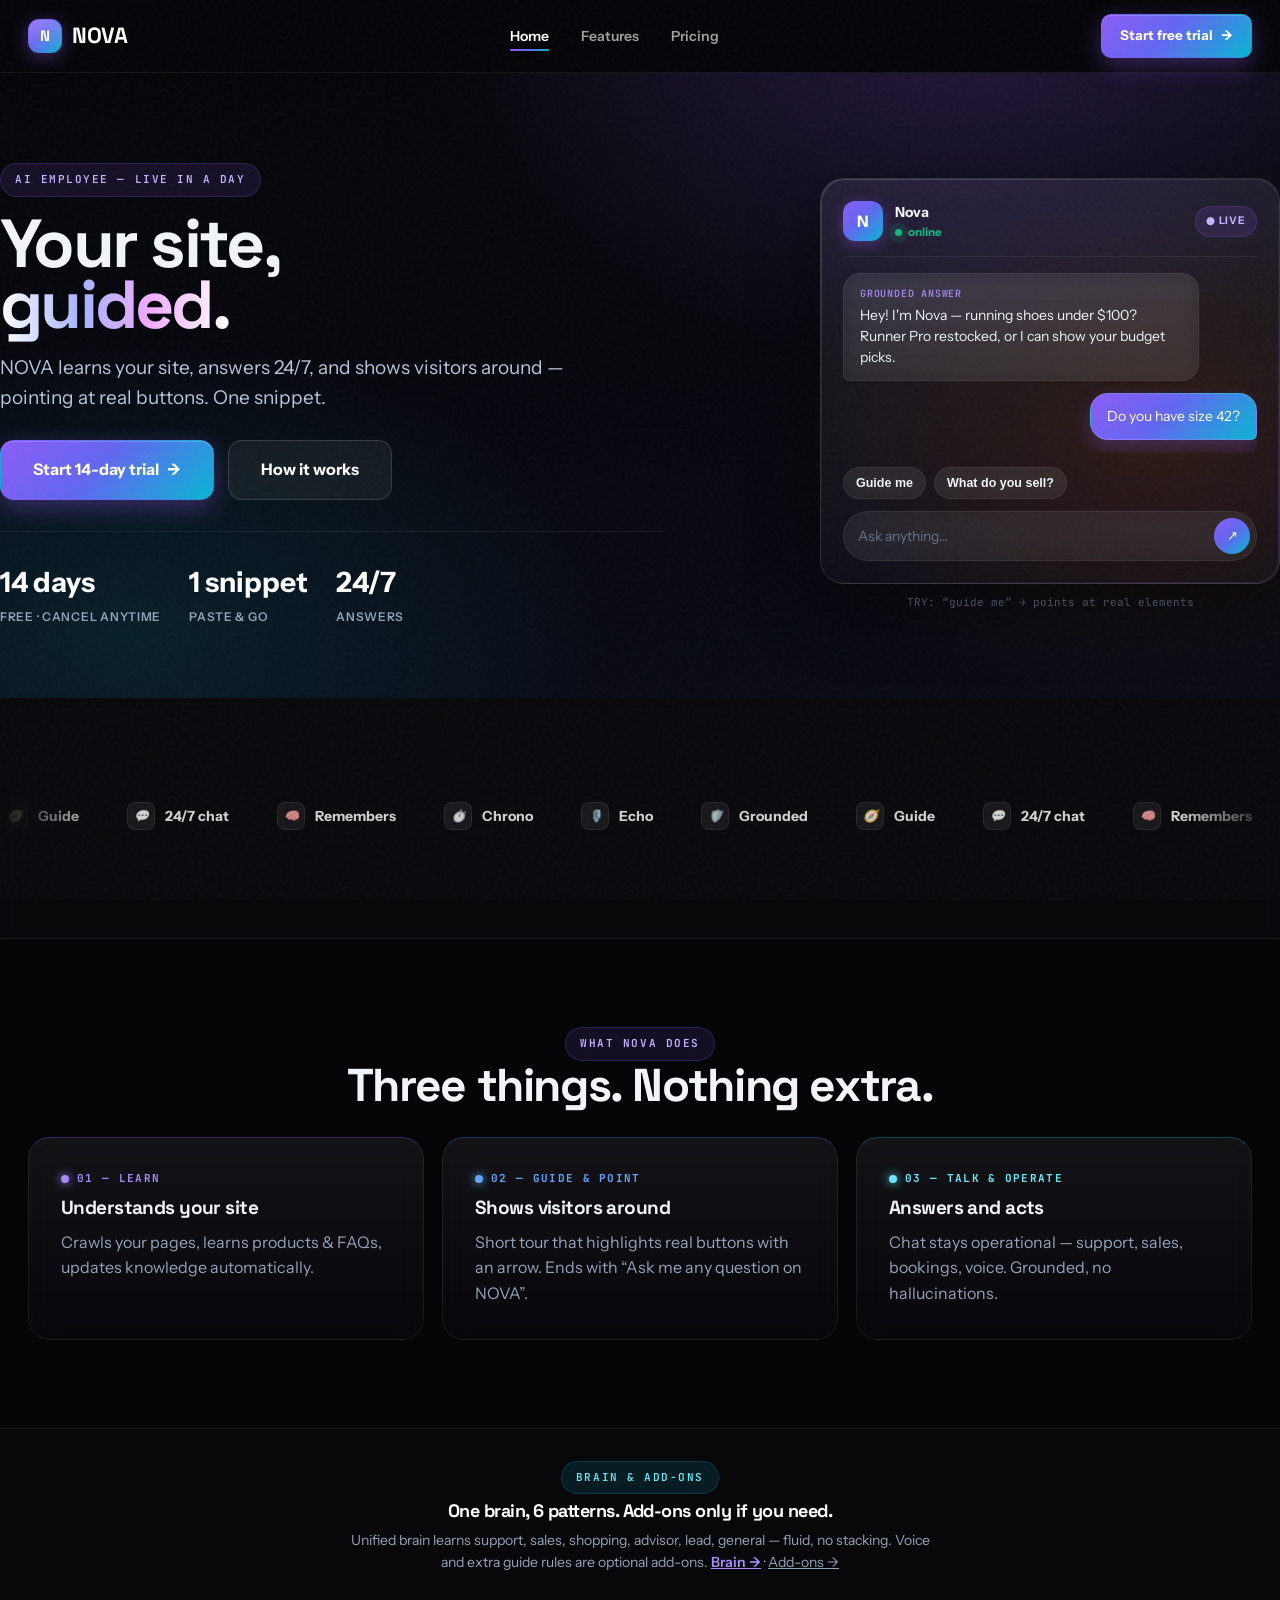
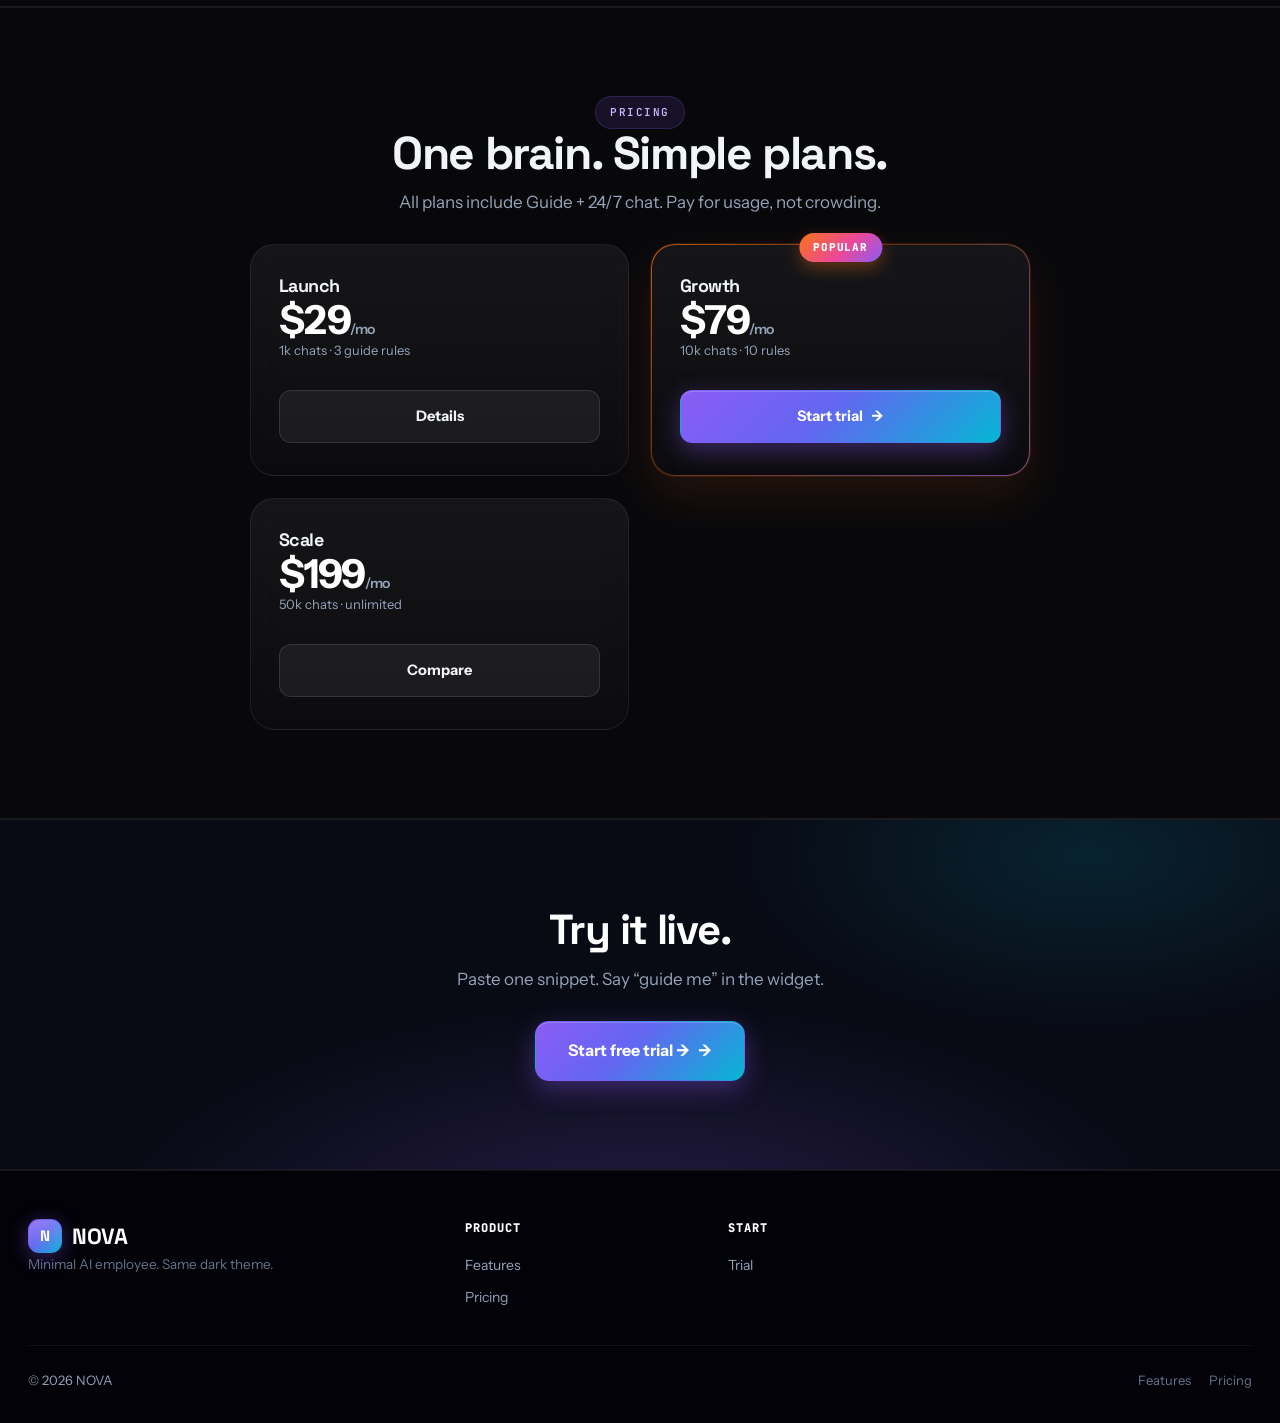
==== commit 06b3b77c: "Revert to marketable — remove platform docs detail, keep minimal selling focus" ====
--- a/index.html
+++ b/index.html
@@ -3,150 +3,143 @@
 <head>
 <meta charset="UTF-8">
 <meta name="viewport" content="width=device-width, initial-scale=1.0">
-<title>NOVA Platform — Build on the NOVA API</title>
-<meta name="description" content="Build on the NOVA Platform — unified brain, guide, chat, Chrono and Echo. One snippet.">
+<title>NOVA — AI employee for your website</title>
+<meta name="description" content="NOVA — 24/7 chat, learns your site, guides visitors, books, and talks. One snippet.">
 <link rel="stylesheet" href="nova.css">
 <meta name="theme-color" content="#050508">
-<style>
-  .docs-grid{display:grid;grid-template-columns:1fr 1fr;gap:16px;margin-top:24px}
-  .doc-card{background:linear-gradient(180deg, rgba(255,255,255,.05), rgba(255,255,255,.02));border:1px solid var(--line);border-radius:14px;padding:18px;transition:.22s}
-  .doc-card:hover{border-color:rgba(139,92,246,.22);transform:translateY(-2px)}
-  .doc-card h3{margin:0 0 6px;font-size:15px}
-  .doc-card p{margin:0;color:var(--mut);font-size:13.5px;line-height:1.5}
-  .doc-card a{color:#a78bfa;font-weight:600;font-size:13px;text-decoration:none}
-  .code{font-family:'JetBrains Mono',monospace;font-size:12.5px;background:#0a0c14;border:1px solid var(--line);border-radius:10px;padding:14px;overflow-x:auto;white-space:pre;color:#e2e8f0}
-  .cap-grid{display:grid;grid-template-columns:1fr 1fr;gap:12px;margin-top:16px}
-  .cap{border:1px solid var(--line);border-radius:10px;padding:12px;background:rgba(255,255,255,.03)}
-  .cap b{font-size:13px}
-  .cap span{font-family:'JetBrains Mono',monospace;font-size:10px;letter-spacing:.06em;text-transform:uppercase;padding:2px 6px;border-radius:999px;border:1px solid var(--line)}
-  .risk-read{color:#6ee7b7;background:rgba(16,185,129,.12);border-color:rgba(16,185,129,.22)}
-  .risk-write{color:#fda4af;background:rgba(239,68,68,.12);border-color:rgba(239,68,68,.22)}
-  @media(max-width:700px){.docs-grid,.cap-grid{grid-template-columns:1fr}}
-</style>
 </head>
 <body>
 <nav class="nav">
   <div class="wrap">
-    <a class="logo" href="index.html"><span class="dot">N</span> NOVA<span style="font-weight:500;color:var(--mut);font-size:13px;margin-left:6px">Platform</span></a>
+    <a class="logo" href="index.html"><span class="dot">N</span> NOVA</a>
     <ul class="nav-links">
       <li><a class="nl on" href="index.html">Home</a></li>
-      <li><a class="nl" href="features.html">Docs</a></li>
+      <li><a class="nl" href="features.html">Features</a></li>
       <li><a class="nl" href="pricing.html">Pricing</a></li>
-      <li><a class="nl" href="roles.html">Brain</a></li>
     </ul>
     <div class="nav-actions">
-      <a href="https://nova-ai-omega-lemon.vercel.app/admin/" class="btn btn-ghost btn-sm">Admin</a>
-      <a href="https://nova-ai-omega-lemon.vercel.app/portal/" class="btn btn-pri btn-sm">Portal</a>
+      <a href="pricing.html" class="btn btn-pri btn-sm">Start free trial</a>
       <button class="hamburger" id="ham" aria-label="Menu" aria-expanded="false"><span></span></button>
     </div>
   </div>
 </nav>
 <div class="mobile-drawer" id="drawer">
-  <a href="index.html">Home</a><a href="features.html">Docs</a><a href="pricing.html">Pricing</a><a href="roles.html">Brain</a><a href="checkout.html?plan=growth" class="btn btn-pri">Start trial →</a>
+  <a href="index.html">Home</a><a href="features.html">Features</a><a href="pricing.html">Pricing</a><a href="checkout.html?plan=growth" class="btn btn-pri">Start trial →</a>
 </div>
 
-<header class="hero" style="padding-bottom:32px">
+<header class="hero">
   <div class="hero-bg"></div>
-  <div class="wrap">
-    <span class="eyebrow violet rv">NOVA Platform</span>
-    <h1 class="rv" style="font-size:44px;line-height:1.05;letter-spacing:-.03em">Build on the<br><span class="grad">NOVA API Platform</span></h1>
-    <p class="sub rv" style="max-width:640px;margin:16px 0 0">One snippet. Unified brain (6 patterns), website guide that points at real elements, grounded chat, live scheduling and voice — all grounded to your knowledge, memory and behavior.</p>
-    <div class="ctas rv" style="margin-top:18px">
-      <a href="checkout.html?plan=growth" class="btn btn-pri btn-lg">Start building</a>
-      <a href="features.html" class="btn btn-ghost btn-lg">View docs →</a>
+  <div class="wrap hero-grid">
+    <div>
+      <span class="eyebrow violet rv">AI employee — live in a day</span>
+      <h1 class="rv">Your site,<br><span class="grad">guided.</span></h1>
+      <p class="sub rv">NOVA learns your site, answers 24/7, and shows visitors around — pointing at real buttons. One snippet.</p>
+      <div class="ctas rv">
+        <a href="checkout.html?plan=growth" class="btn btn-pri btn-lg">Start 14-day trial</a>
+        <a href="features.html" class="btn btn-ghost btn-lg">How it works</a>
+      </div>
+      <div class="hero-stats rv">
+        <div class="stat"><b>14 days</b><span>free · cancel anytime</span></div>
+        <div class="stat"><b>1 snippet</b><span>paste & go</span></div>
+        <div class="stat"><b>24/7</b><span>answers</span></div>
+      </div>
+    </div>
+    <div class="hero-visual rv">
+      <div class="chat-card" id="liveChat">
+        <div class="chat-head">
+          <div class="av">N</div>
+          <div><div class="name">Nova</div><div class="status">online</div></div>
+          <span class="live">● Live</span>
+        </div>
+        <div class="bubbles" style="min-height:180px;max-height:240px;overflow:hidden;display:flex;flex-direction:column"></div>
+        <div class="quick-actions">
+          <button class="chip">Guide me</button>
+          <button class="chip">What do you sell?</button>
+        </div>
+        <div class="prompt-bar" style="margin-top:12px;padding:6px 6px 6px 14px">
+          <input id="chatInput" placeholder="Ask anything…">
+          <button id="chatSend">↗</button>
+        </div>
+      </div>
+      <div style="margin-top:10px;text-align:center;font-family:'JetBrains Mono',monospace;font-size:11px;color:var(--mut-2)">TRY: “guide me” → points at real elements</div>
     </div>
   </div>
 </header>
 
-<section>
-  <div class="wrap">
-    <div class="docs-grid">
-      <a class="doc-card rv" href="features.html"><h3>📄 Developer Docs</h3><p>Get started — snippet, knowledge, memory, behavior, guide in minutes.</p><span>Open docs →</span></a>
-      <a class="doc-card rv" href="features.html#api"><h3>🔌 API Reference</h3><p><code>/api/v1/chat</code>, <code>/widget/*</code>, <code>/portal/*</code>, <code>/admin/*</code> — with x-nova-key.</p><span>Explore endpoints →</span></a>
-      <a class="doc-card rv" href="https://nova-ai-omega-lemon.vercel.app/portal/"><h3>🧪 Playground</h3><p>Portal → Test Chat — live preview grounded to your knowledge, no key needed.</p><span>Open playground →</span></a>
-      <a class="doc-card rv" href="features.html#guide"><h3>🧭 Guide</h3><p>Site analyzer learns what you sell, builds a 6-step tour that points at real buttons.</p><span>See guide →</span></a>
+<section class="trust">
+  <div class="marquee">
+    <div class="marquee-track">
+      <span class="brand"><i>🧭</i> Guide</span>
+      <span class="brand"><i>💬</i> 24/7 chat</span>
+      <span class="brand"><i>🧠</i> Remembers</span>
+      <span class="brand"><i>⏱️</i> Chrono</span>
+      <span class="brand"><i>🎙️</i> Echo</span>
+      <span class="brand"><i>🛡️</i> Grounded</span>
     </div>
   </div>
 </section>
 
 <section>
-  <div class="wrap">
-    <div class="center">
-      <span class="eyebrow violet">Unified Brain</span>
-      <h2 class="h2">One brain. Six learned patterns.</h2>
-      <p class="lead" style="max-width:640px;margin:8px auto 0">Trained via RLHF (DPO/PPO/GRPO) — 17.5k conversations. No role stacking. Situation → pattern fluidly.</p>
+  <div class="wrap center">
+    <span class="eyebrow violet rv">What NOVA does</span>
+    <h2 class="h2 rv">Three things. Nothing extra.</h2>
+  </div>
+  <div class="wrap bento" style="margin-top:28px">
+    <div class="card zone violet rv">
+      <div class="k">01 — Learn</div>
+      <h3>Understands your site</h3>
+      <p>Crawls your pages, learns products & FAQs, updates knowledge automatically.</p>
     </div>
-    <div class="cap-grid" style="margin-top:18px">
-      <div class="cap"><b>Customer Support</b> <span>2400</span><p style="color:var(--mut);font-size:12.5px;margin:6px 0 0">empathy + solution + check — complaints</p></div>
-      <div class="cap"><b>Sales</b> <span>3100</span><p style="color:var(--mut);font-size:12.5px;margin:6px 0 0">value + close + needs — purchase intent</p></div>
-      <div class="cap"><b>Shopping</b> <span>2800</span><p style="color:var(--mut);font-size:12.5px;margin:6px 0 0">options + comparison — browsing</p></div>
-      <div class="cap"><b>Product Advisor</b> <span>2100</span><p style="color:var(--mut);font-size:12.5px;margin:6px 0 0">specs + transparency — technical</p></div>
-      <div class="cap"><b>Lead Qualification</b> <span>1900</span><p style="color:var(--mut);font-size:12.5px;margin:6px 0 0">questions → offer — new visitor</p></div>
-      <div class="cap"><b>General</b> <span>5200</span><p style="color:var(--mut);font-size:12.5px;margin:6px 0 0">broadly-adaptive — fallback, all actions</p></div>
+    <div class="card zone blue rv">
+      <div class="k">02 — Guide & Point</div>
+      <h3>Shows visitors around</h3>
+      <p>Short tour that highlights real buttons with an arrow. Ends with “Ask me any question on NOVA”.</p>
     </div>
-    <div class="center" style="margin-top:16px"><a href="roles.html" class="btn btn-ghost btn-sm">Meet the brain →</a></div>
+    <div class="card zone cyan rv">
+      <div class="k">03 — Talk & Operate</div>
+      <h3>Answers and acts</h3>
+      <p>Chat stays operational — support, sales, bookings, voice. Grounded, no hallucinations.</p>
+    </div>
+  </div>
+</section>
+
+<section style="padding:32px 0;background:rgba(255,255,255,.015);border-top:1px solid var(--line);border-bottom:1px solid var(--line)">
+  <div class="wrap center" style="max-width:640px">
+    <span class="eyebrow cyan rv">Brain & Add-ons</span>
+    <h3 style="font-size:18px;margin:8px 0;color:#fff">One brain, 6 patterns. Add-ons only if you need.</h3>
+    <p style="color:var(--mut);font-size:14px;line-height:1.6">Unified brain learns support, sales, shopping, advisor, lead, general — fluid, no stacking. Voice and extra guide rules are optional add-ons. <a href="roles.html" style="color:#a78bfa;font-weight:600">Brain →</a> · <a href="addons.html" style="color:var(--mut)">Add-ons →</a></p>
   </div>
 </section>
 
 <section style="background:rgba(255,255,255,.015);border-top:1px solid var(--line);border-bottom:1px solid var(--line)">
-  <div class="wrap">
-    <div class="center">
-      <span class="eyebrow violet">API Reference — what NOVA can actually do</span>
-      <h2 class="h2">Capabilities & endpoints</h2>
-      <p class="lead" style="max-width:620px;margin:8px auto 0">Only these exist. No hallucinations — every action is allow-listed and audit-logged.</p>
-    </div>
-    <div class="cap-grid">
-      <div class="cap"><b>booking.availability</b> <span class="risk-read">read</span><p style="color:var(--mut);font-size:12.5px;margin:6px 0 0">List ranked slots for next 14 days. <code>GET /api/v1/widget/availability</code></p></div>
-      <div class="cap"><b>booking.create</b> <span class="risk-write">write</span><p style="color:var(--mut);font-size:12.5px;margin:6px 0 0">Create booking — needs customer confirm. <code>POST /api/v1/chat</code> with tool</p></div>
-      <div class="cap"><b>booking.list</b> <span class="risk-read">read</span><p style="color:var(--mut);font-size:12.5px;margin:6px 0 0">List customer's bookings.</p></div>
-      <div class="cap"><b>guide.start</b> <span class="risk-read">read</span><p style="color:var(--mut);font-size:12.5px;margin:6px 0 0">Start tour — overlay points at selectors. Say “guide me”.</p></div>
-      <div class="cap"><b>knowledge.search</b> <span class="risk-read">read</span><p style="color:var(--mut);font-size:12.5px;margin:6px 0 0">Grounded retrieval — FAQ/product/policy.</p></div>
-      <div class="cap"><b>echo.transcribe</b> <span class="risk-read">read</span><p style="color:var(--mut);font-size:12.5px;margin:6px 0 0">Whisper fallback if sidecar off.</p></div>
-      <div class="cap"><b>call.handoff</b> <span class="risk-write">write</span><p style="color:var(--mut);font-size:12.5px;margin:6px 0 0">Human handoff — last resort.</p></div>
-      <div class="cap"><b>site.analyze</b> <span class="risk-read">read</span><p style="color:var(--mut);font-size:12.5px;margin:6px 0 0">Fetch site → learn products/FAQs → update knowledge. <code>POST /api/portal/site/analyze</code></p></div>
-    </div>
-    <div class="center" style="margin-top:18px"><a href="features.html" class="btn btn-ghost btn-sm">Full docs →</a></div>
-  </div>
-</section>
-
-<section>
-  <div class="wrap">
-    <div class="grid4" style="display:grid;grid-template-columns:1fr 1fr;gap:16px">
-      <div>
-        <span class="eyebrow cyan">Quickstart</span>
-        <h3 style="margin:8px 0">One snippet</h3>
-        <div class="code">&lt;script src="https://nova-ai-omega-lemon.vercel.app/widget/nova-widget.js"
-  data-public-key="nova_pk_... "
-  data-api="https://nova-ai-omega-lemon.vercel.app" defer&gt;&lt;/script&gt;</div>
-        <p style="color:var(--mut);font-size:13px;margin-top:10px">Then: Portal → Site Analyze → <code>https://your-site.com</code> → widget says “guide me”.</p>
-      </div>
-      <div>
-        <span class="eyebrow cyan">Playground</span>
-        <h3 style="margin:8px 0">Test without key</h3>
-        <div class="code">POST /api/portal/chat/test
-{ "message": "Do you have running shoes under $150?" }</div>
-        <p style="color:var(--mut);font-size:13px;margin-top:10px">Portal → Test Chat — same brain, isolated history.</p>
-      </div>
+  <div class="wrap center">
+    <span class="eyebrow violet rv">Pricing</span>
+    <h2 class="h2 rv">One brain. Simple plans.</h2>
+    <p class="lead rv" style="max-width:560px;margin:10px auto 0">All plans include Guide + 24/7 chat. Pay for usage, not crowding.</p>
+    <div class="plans" style="text-align:left;max-width:780px;margin:28px auto 0">
+      <div class="plan rv"><h3>Launch</h3><div class="price">$29<small>/mo</small></div><p class="desc">1k chats · 3 guide rules</p><a href="pricing.html" class="btn btn-line btn-block">Details</a></div>
+      <div class="plan hot rv"><span class="hotbadge">POPULAR</span><h3>Growth</h3><div class="price">$79<small>/mo</small></div><p class="desc">10k chats · 10 rules</p><a href="checkout.html?plan=growth" class="btn btn-pri btn-block">Start trial</a></div>
+      <div class="plan rv"><h3>Scale</h3><div class="price">$199<small>/mo</small></div><p class="desc">50k chats · unlimited</p><a href="pricing.html" class="btn btn-line btn-block">Compare</a></div>
     </div>
   </div>
 </section>
 
-<section class="band" style="padding:48px 0">
-  <div class="wrap center">
-    <h2>Build tonight.</h2>
-    <p style="color:var(--mut);margin:8px 0 16px">14-day trial. One snippet. Guide tours live.</p>
-    <a href="checkout.html?plan=growth" class="btn btn-pri btn-lg">Start building →</a>
+<section class="band">
+  <div class="wrap">
+    <h2 class="rv">Try it live.</h2>
+    <p class="rv">Paste one snippet. Say “guide me” in the widget.</p>
+    <a href="checkout.html?plan=growth" class="btn btn-pri btn-lg rv">Start free trial →</a>
   </div>
 </section>
 
 <footer>
   <div class="wrap">
     <div class="footer-grid">
-      <div class="footer-brand"><a class="logo" href="index.html"><span class="dot">N</span> NOVA</a><p>Dark platform theme — info only from NOVA AI.</p></div>
-      <div class="footer-col"><h4>Platform</h4><ul><li><a href="features.html">Docs</a></li><li><a href="pricing.html">Pricing</a></li></ul></div>
-      <div class="footer-col"><h4>Brain</h4><ul><li><a href="roles.html">6 patterns</a></li><li><a href="features.html#guide">Guide</a></li></ul></div>
+      <div class="footer-brand"><a class="logo" href="index.html"><span class="dot">N</span> NOVA</a><p>Minimal AI employee. Same dark theme.</p></div>
+      <div class="footer-col"><h4>Product</h4><ul><li><a href="features.html">Features</a></li><li><a href="pricing.html">Pricing</a></li></ul></div>
+      <div class="footer-col"><h4>Start</h4><ul><li><a href="checkout.html?plan=growth">Trial</a></li></ul></div>
     </div>
-    <div class="footer-bottom"><div>© <span id="yr"></span> NOVA</div><div><a href="https://nova-ai-omega-lemon.vercel.app/admin/">Admin</a> · <a href="https://nova-ai-omega-lemon.vercel.app/portal/">Portal</a></div></div>
+    <div class="footer-bottom"><div>© <span id="yr"></span> NOVA</div><div><a href="features.html">Features</a><a href="pricing.html">Pricing</a></div></div>
   </div>
 </footer>
 
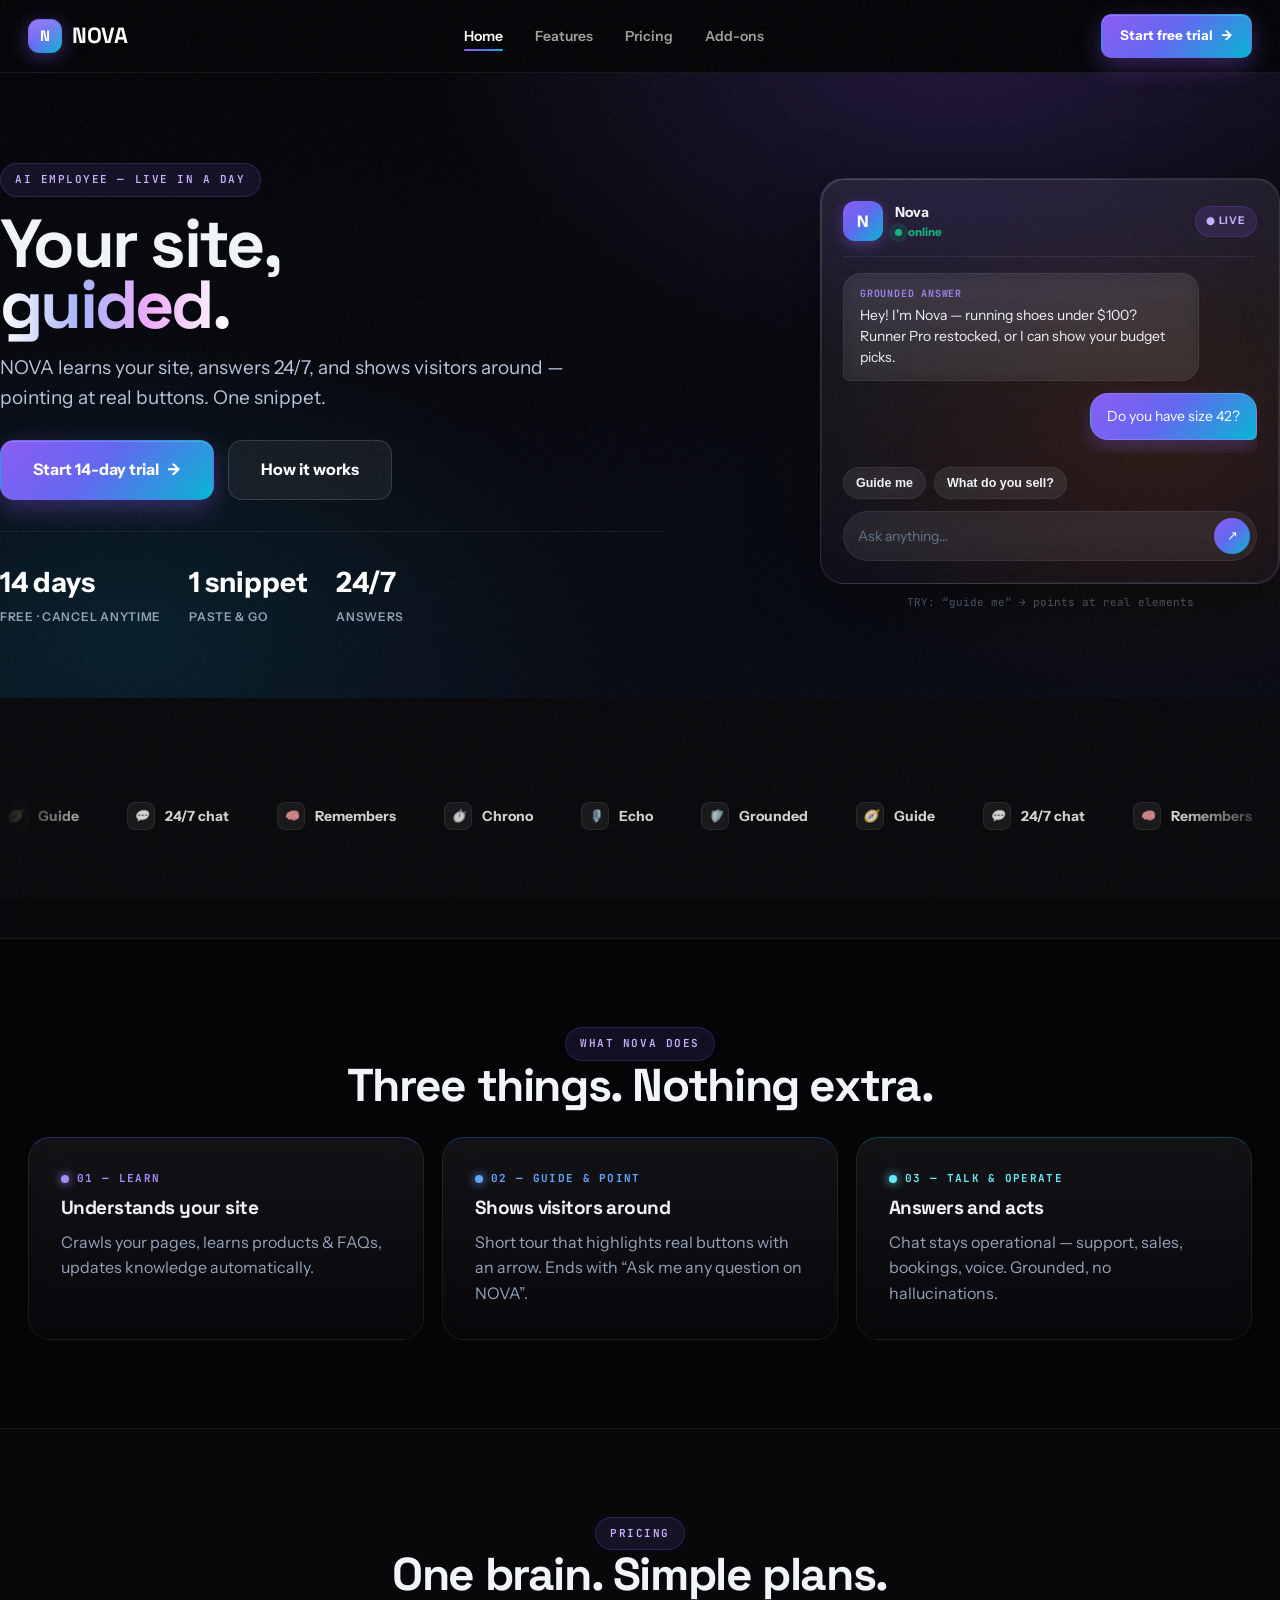
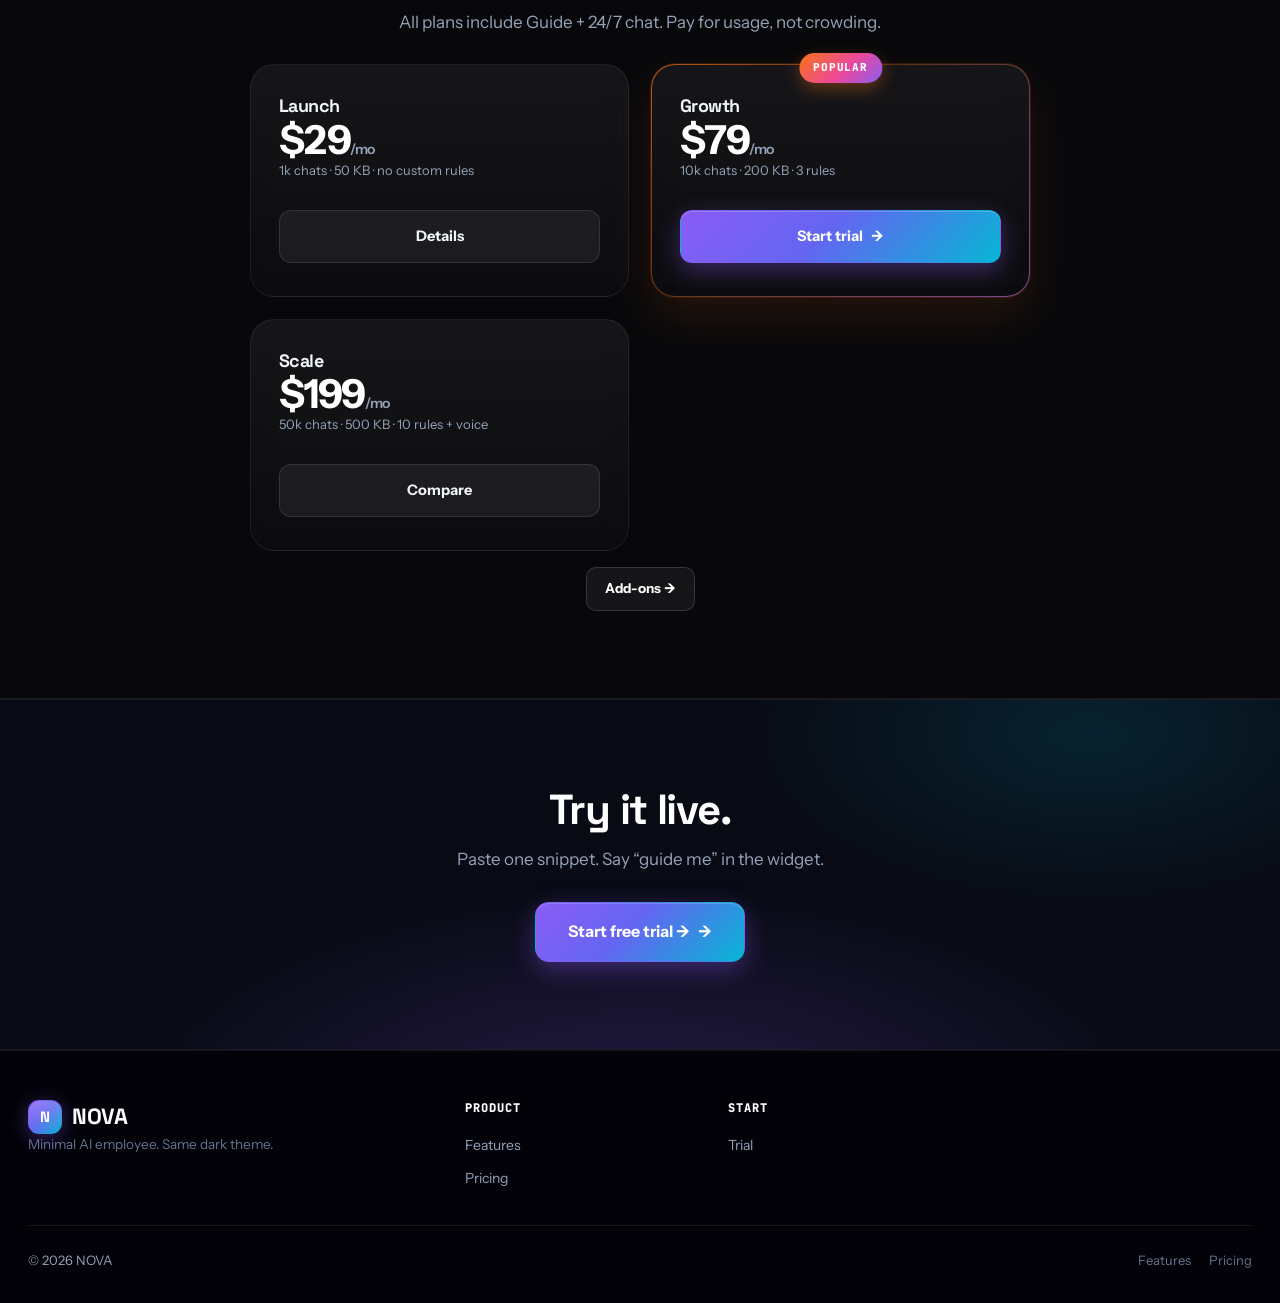
==== commit 965dcf87: "Medium detail: move brain to features, top bar Add-ons, pricing plans reworked per NOVA AI (1k/10k/5" ====
--- a/index.html
+++ b/index.html
@@ -16,6 +16,7 @@
       <li><a class="nl on" href="index.html">Home</a></li>
       <li><a class="nl" href="features.html">Features</a></li>
       <li><a class="nl" href="pricing.html">Pricing</a></li>
+      <li><a class="nl" href="addons.html">Add-ons</a></li>
     </ul>
     <div class="nav-actions">
       <a href="pricing.html" class="btn btn-pri btn-sm">Start free trial</a>
@@ -24,7 +25,7 @@
   </div>
 </nav>
 <div class="mobile-drawer" id="drawer">
-  <a href="index.html">Home</a><a href="features.html">Features</a><a href="pricing.html">Pricing</a><a href="checkout.html?plan=growth" class="btn btn-pri">Start trial →</a>
+  <a href="index.html">Home</a><a href="features.html">Features</a><a href="pricing.html">Pricing</a><a href="addons.html">Add-ons</a><a href="checkout.html?plan=growth" class="btn btn-pri">Start trial →</a>
 </div>
 
 <header class="hero">
@@ -103,24 +104,17 @@
   </div>
 </section>
 
-<section style="padding:32px 0;background:rgba(255,255,255,.015);border-top:1px solid var(--line);border-bottom:1px solid var(--line)">
-  <div class="wrap center" style="max-width:640px">
-    <span class="eyebrow cyan rv">Brain & Add-ons</span>
-    <h3 style="font-size:18px;margin:8px 0;color:#fff">One brain, 6 patterns. Add-ons only if you need.</h3>
-    <p style="color:var(--mut);font-size:14px;line-height:1.6">Unified brain learns support, sales, shopping, advisor, lead, general — fluid, no stacking. Voice and extra guide rules are optional add-ons. <a href="roles.html" style="color:#a78bfa;font-weight:600">Brain →</a> · <a href="addons.html" style="color:var(--mut)">Add-ons →</a></p>
-  </div>
-</section>
-
 <section style="background:rgba(255,255,255,.015);border-top:1px solid var(--line);border-bottom:1px solid var(--line)">
   <div class="wrap center">
     <span class="eyebrow violet rv">Pricing</span>
     <h2 class="h2 rv">One brain. Simple plans.</h2>
     <p class="lead rv" style="max-width:560px;margin:10px auto 0">All plans include Guide + 24/7 chat. Pay for usage, not crowding.</p>
     <div class="plans" style="text-align:left;max-width:780px;margin:28px auto 0">
-      <div class="plan rv"><h3>Launch</h3><div class="price">$29<small>/mo</small></div><p class="desc">1k chats · 3 guide rules</p><a href="pricing.html" class="btn btn-line btn-block">Details</a></div>
-      <div class="plan hot rv"><span class="hotbadge">POPULAR</span><h3>Growth</h3><div class="price">$79<small>/mo</small></div><p class="desc">10k chats · 10 rules</p><a href="checkout.html?plan=growth" class="btn btn-pri btn-block">Start trial</a></div>
-      <div class="plan rv"><h3>Scale</h3><div class="price">$199<small>/mo</small></div><p class="desc">50k chats · unlimited</p><a href="pricing.html" class="btn btn-line btn-block">Compare</a></div>
+      <div class="plan rv"><h3>Launch</h3><div class="price">$29<small>/mo</small></div><p class="desc">1k chats · 50 KB · no custom rules</p><a href="pricing.html" class="btn btn-line btn-block">Details</a></div>
+      <div class="plan hot rv"><span class="hotbadge">POPULAR</span><h3>Growth</h3><div class="price">$79<small>/mo</small></div><p class="desc">10k chats · 200 KB · 3 rules</p><a href="checkout.html?plan=growth" class="btn btn-pri btn-block">Start trial</a></div>
+      <div class="plan rv"><h3>Scale</h3><div class="price">$199<small>/mo</small></div><p class="desc">50k chats · 500 KB · 10 rules + voice</p><a href="pricing.html" class="btn btn-line btn-block">Compare</a></div>
     </div>
+    <div style="margin-top:16px"><a href="addons.html" class="btn btn-ghost btn-sm">Add-ons →</a></div>
   </div>
 </section>
 
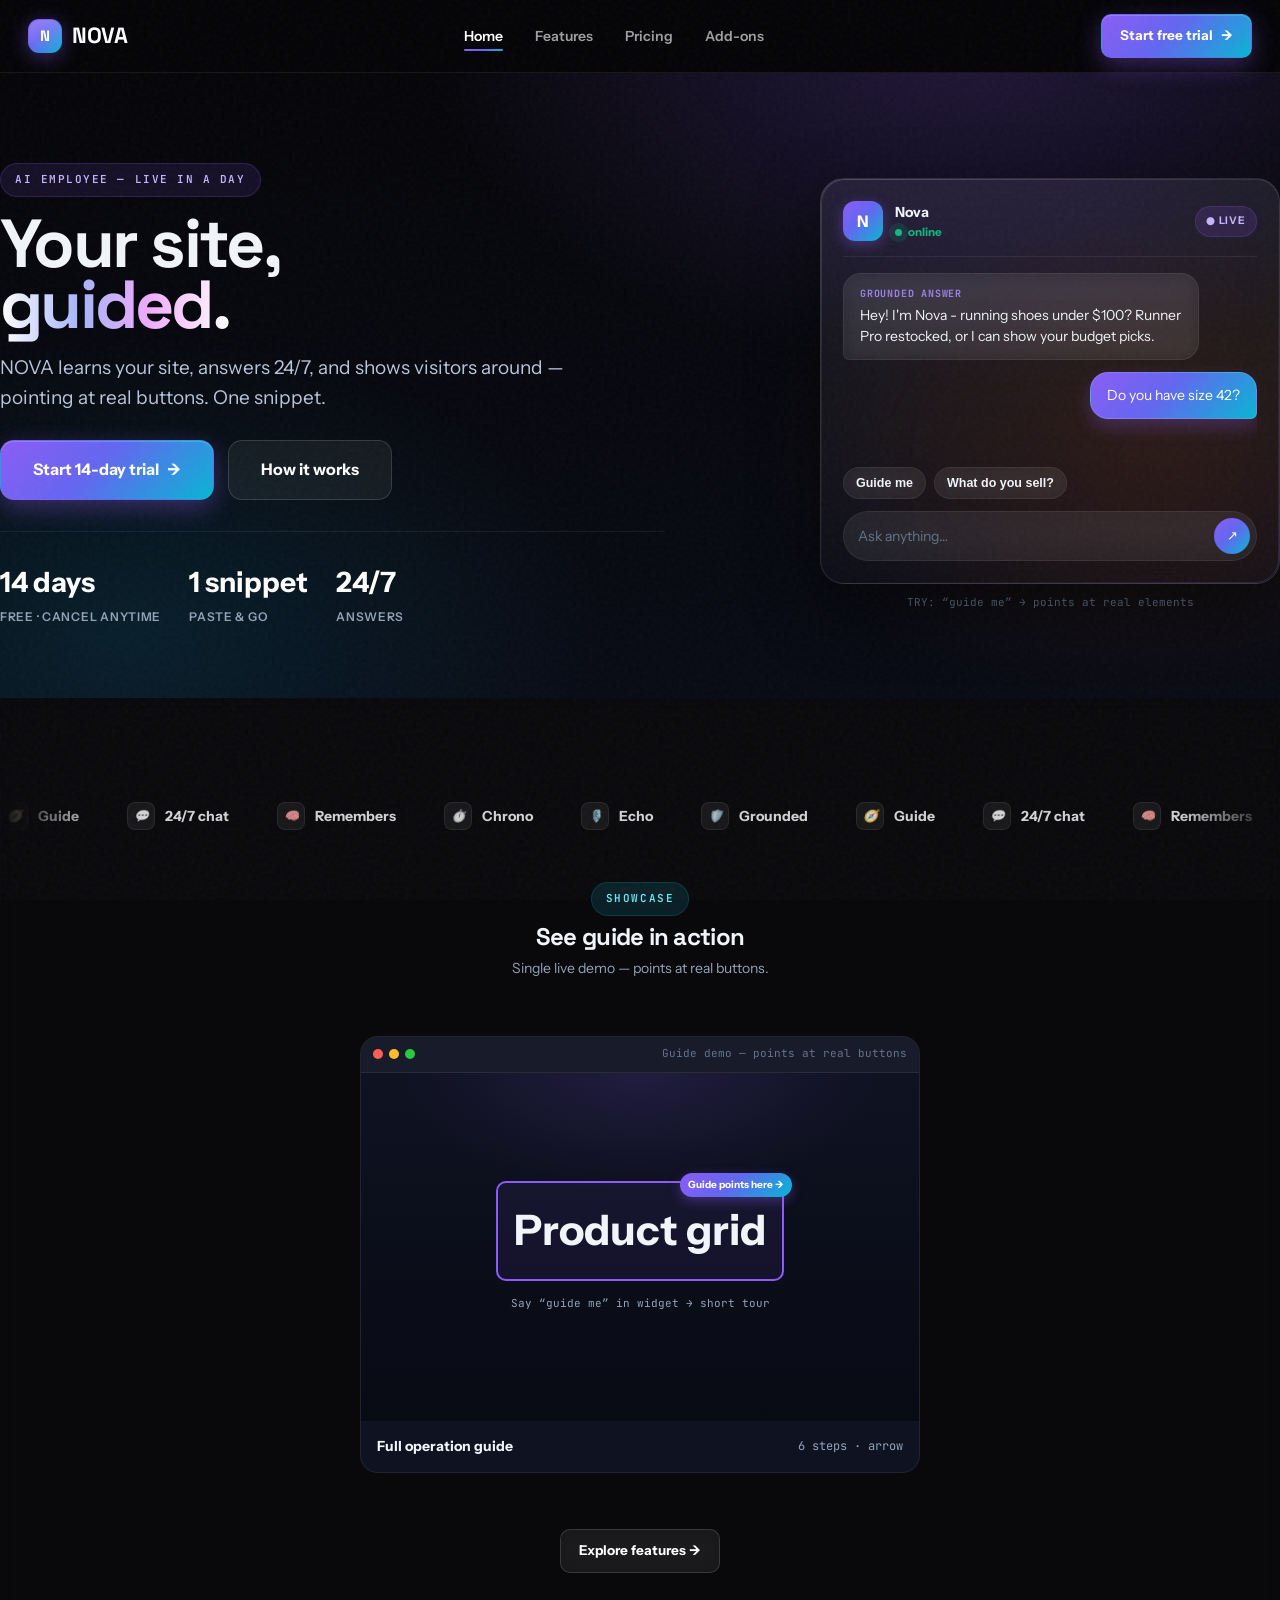
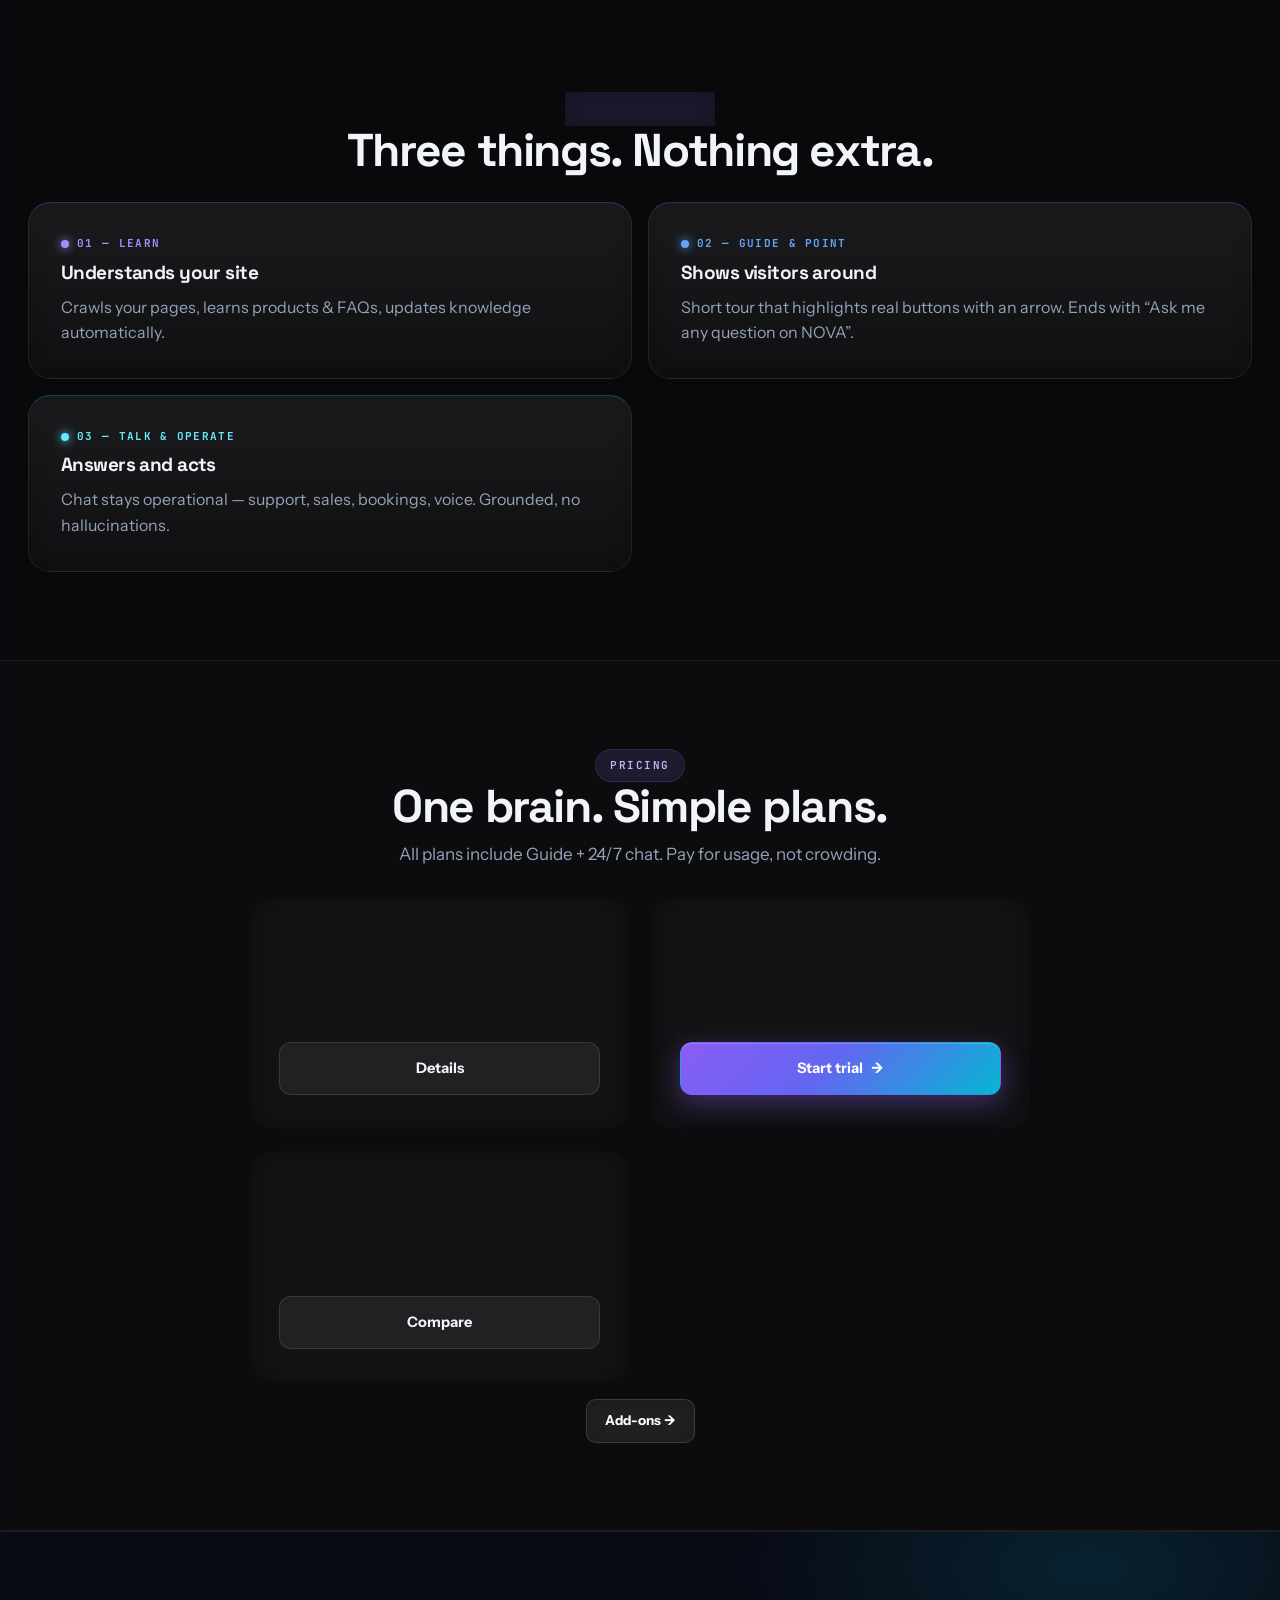
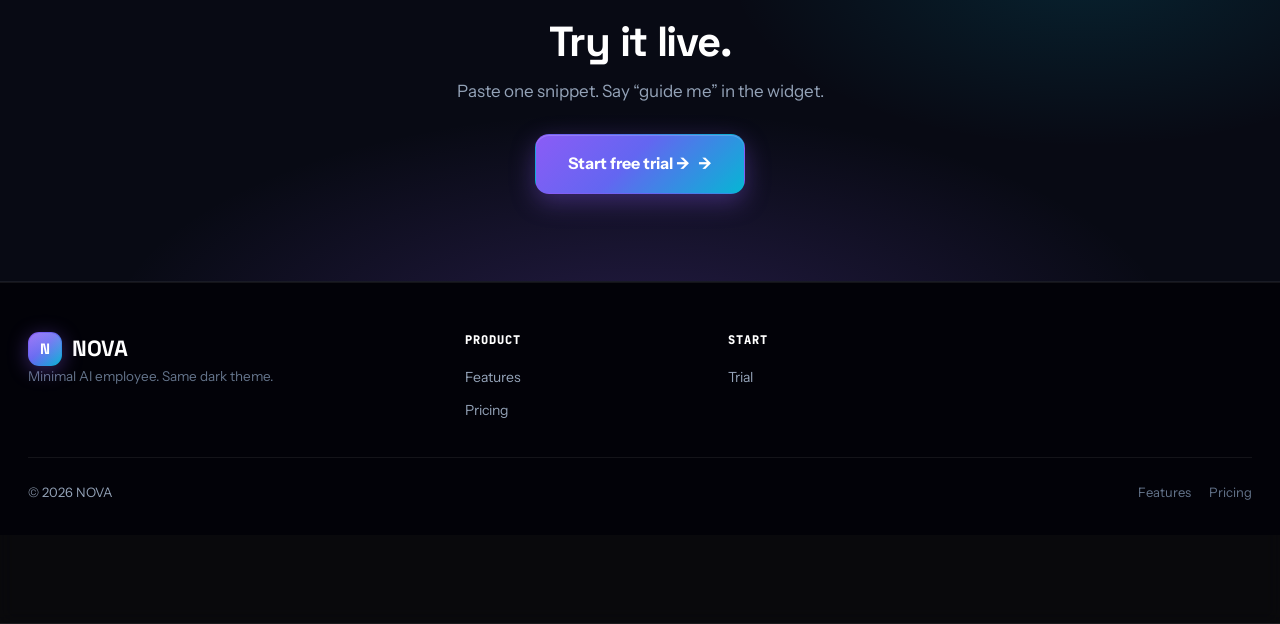
==== commit 623a6d91: "UX: 2-col bento, nav hide on scroll, showcase single guide demo" ====
--- a/index.html
+++ b/index.html
@@ -78,6 +78,25 @@
       <span class="brand"><i>🛡️</i> Grounded</span>
     </div>
   </div>
+<section id="showcase" style="padding:32px 0">
+  <div class="wrap center">
+    <span class="eyebrow cyan">Showcase</span>
+    <h2 class="h2" style="font-size:24px;margin:8px 0">See guide in action</h2>
+    <p style="color:var(--mut);font-size:14px;margin:0 0 16px">Single live demo — points at real buttons.</p>
+  </div>
+  <div class="showcase">
+    <div class="showcase-track" style="justify-content:center;padding:0 28px">
+      <div class="shot" style="flex:0 0 560px;max-width:92vw">
+        <div class="bar"><span class="dot2 r"></span><span class="dot2 y"></span><span class="dot2 g"></span><span style="margin-left:auto;font-family:'JetBrains Mono',monospace;font-size:11px;color:var(--mut-2)">Guide demo — points at real buttons</span></div>
+        <div class="img" style="background:radial-gradient(400px 200px at 50% 0%, rgba(139,92,246,.14), transparent 60%), linear-gradient(180deg, #0f1221, #080a14);flex-direction:column;gap:14px;padding:22px;text-align:center">
+          <div style="border:2px solid #8b5cf6;border-radius:10px;padding:14px 16px;background:rgba(139,92,246,.08);position:relative;font-weight:700">Product grid<span style="position:absolute;top:-10px;right:-10px;background:var(--grad-violet);color:#fff;padding:4px 8px;border-radius:999px;font-size:10px;font-weight:800;box-shadow:0 4px 12px rgba(139,92,246,.35)">Guide points here →</span></div>
+          <div style="font-family:'JetBrains Mono',monospace;font-size:11px;color:var(--mut)">Say “guide me” in widget → short tour</div>
+        </div>
+        <div class="label"><b>Full operation guide</b><span>6 steps · arrow</span></div>
+      </div>
+    </div>
+  </div>
+  <div class="wrap center" style="margin-top:16px"><a href="features.html" class="btn btn-ghost btn-sm">Explore features →</a></div>
 </section>
 
 <section>
@@ -110,7 +129,7 @@
     <h2 class="h2 rv">One brain. Simple plans.</h2>
     <p class="lead rv" style="max-width:560px;margin:10px auto 0">All plans include Guide + 24/7 chat. Pay for usage, not crowding.</p>
     <div class="plans" style="text-align:left;max-width:780px;margin:28px auto 0">
-      <div class="plan rv"><h3>Launch</h3><div class="price">$29<small>/mo</small></div><p class="desc">1k chats · 50 KB · no custom rules</p><a href="pricing.html" class="btn btn-line btn-block">Details</a></div>
+      <div class="plan rv"><h3>Launch</h3><div class="price">$29<small>/mo</small></div><p class="desc">1k chats · 50 KB · 1 rule</p><a href="pricing.html" class="btn btn-line btn-block">Details</a></div>
       <div class="plan hot rv"><span class="hotbadge">POPULAR</span><h3>Growth</h3><div class="price">$79<small>/mo</small></div><p class="desc">10k chats · 200 KB · 3 rules</p><a href="checkout.html?plan=growth" class="btn btn-pri btn-block">Start trial</a></div>
       <div class="plan rv"><h3>Scale</h3><div class="price">$199<small>/mo</small></div><p class="desc">50k chats · 500 KB · 10 rules + voice</p><a href="pricing.html" class="btn btn-line btn-block">Compare</a></div>
     </div>
--- a/nova.css
+++ b/nova.css
@@ -83,8 +83,9 @@
 .lead{font-size:17px;color:var(--mut);max-width:720px;line-height:1.65}
 .center{text-align:center}.center .lead{margin:0 auto}
 
-/* NAV — liquid glass dark */
-.nav{position:sticky;top:0;z-index:80;background:rgba(5,5,8,.62);backdrop-filter:blur(24px) saturate(1.6);-webkit-backdrop-filter:blur(24px) saturate(1.6);border-bottom:1px solid var(--line);transition:.3s}
+/* NAV — liquid glass dark + hide on scroll */
+.nav{position:sticky;top:0;z-index:80;background:rgba(5,5,8,.62);backdrop-filter:blur(24px) saturate(1.6);-webkit-backdrop-filter:blur(24px) saturate(1.6);border-bottom:1px solid var(--line);transition:transform .3s var(--ease), background .3s}
+.nav.hide{transform:translateY(-100%)}
 .nav.scrolled{background:rgba(5,5,8,.88);box-shadow:0 8px 40px rgba(0,0,0,.35)}
 .nav .wrap{display:flex;align-items:center;justify-content:space-between;height:72px;gap:24px}
 .logo{font-family:"Space Grotesk",sans-serif;font-weight:700;font-size:22px;letter-spacing:-.02em;text-decoration:none;display:flex;align-items:center;gap:10px;color:#fff}
@@ -198,8 +199,9 @@
 .grid3{display:grid;grid-template-columns:repeat(3,1fr);gap:22px}
 .grid4{display:grid;grid-template-columns:repeat(4,1fr);gap:18px}
 .grid2{display:grid;grid-template-columns:repeat(2,1fr);gap:22px}
-.bento{display:grid;grid-template-columns:repeat(3,1fr);gap:18px;margin-top:48px}
+.bento{display:grid;grid-template-columns:repeat(2,1fr);gap:16px;margin-top:48px}
 .bento .span2{grid-column:span 2}
+@media(max-width:860px){.bento{grid-template-columns:1fr}}
 
 /* zone */
 .zone{padding:32px}
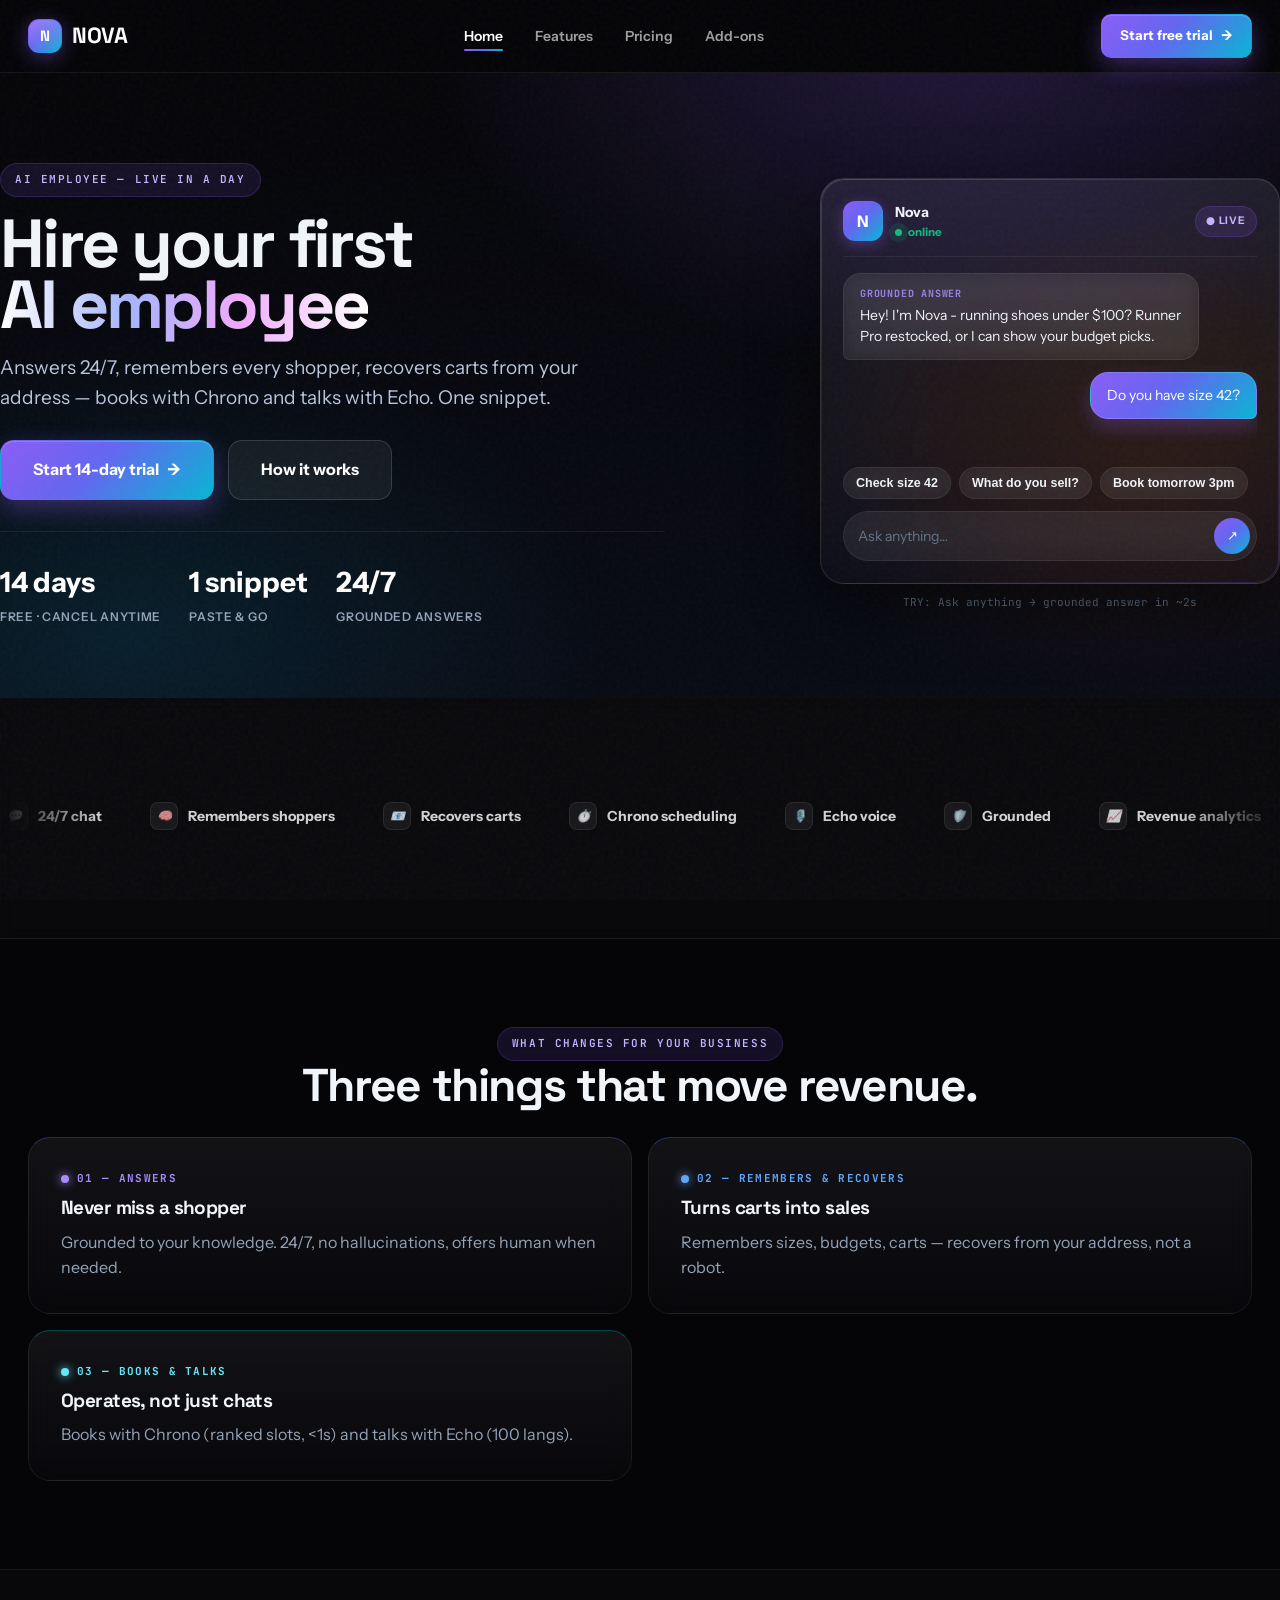
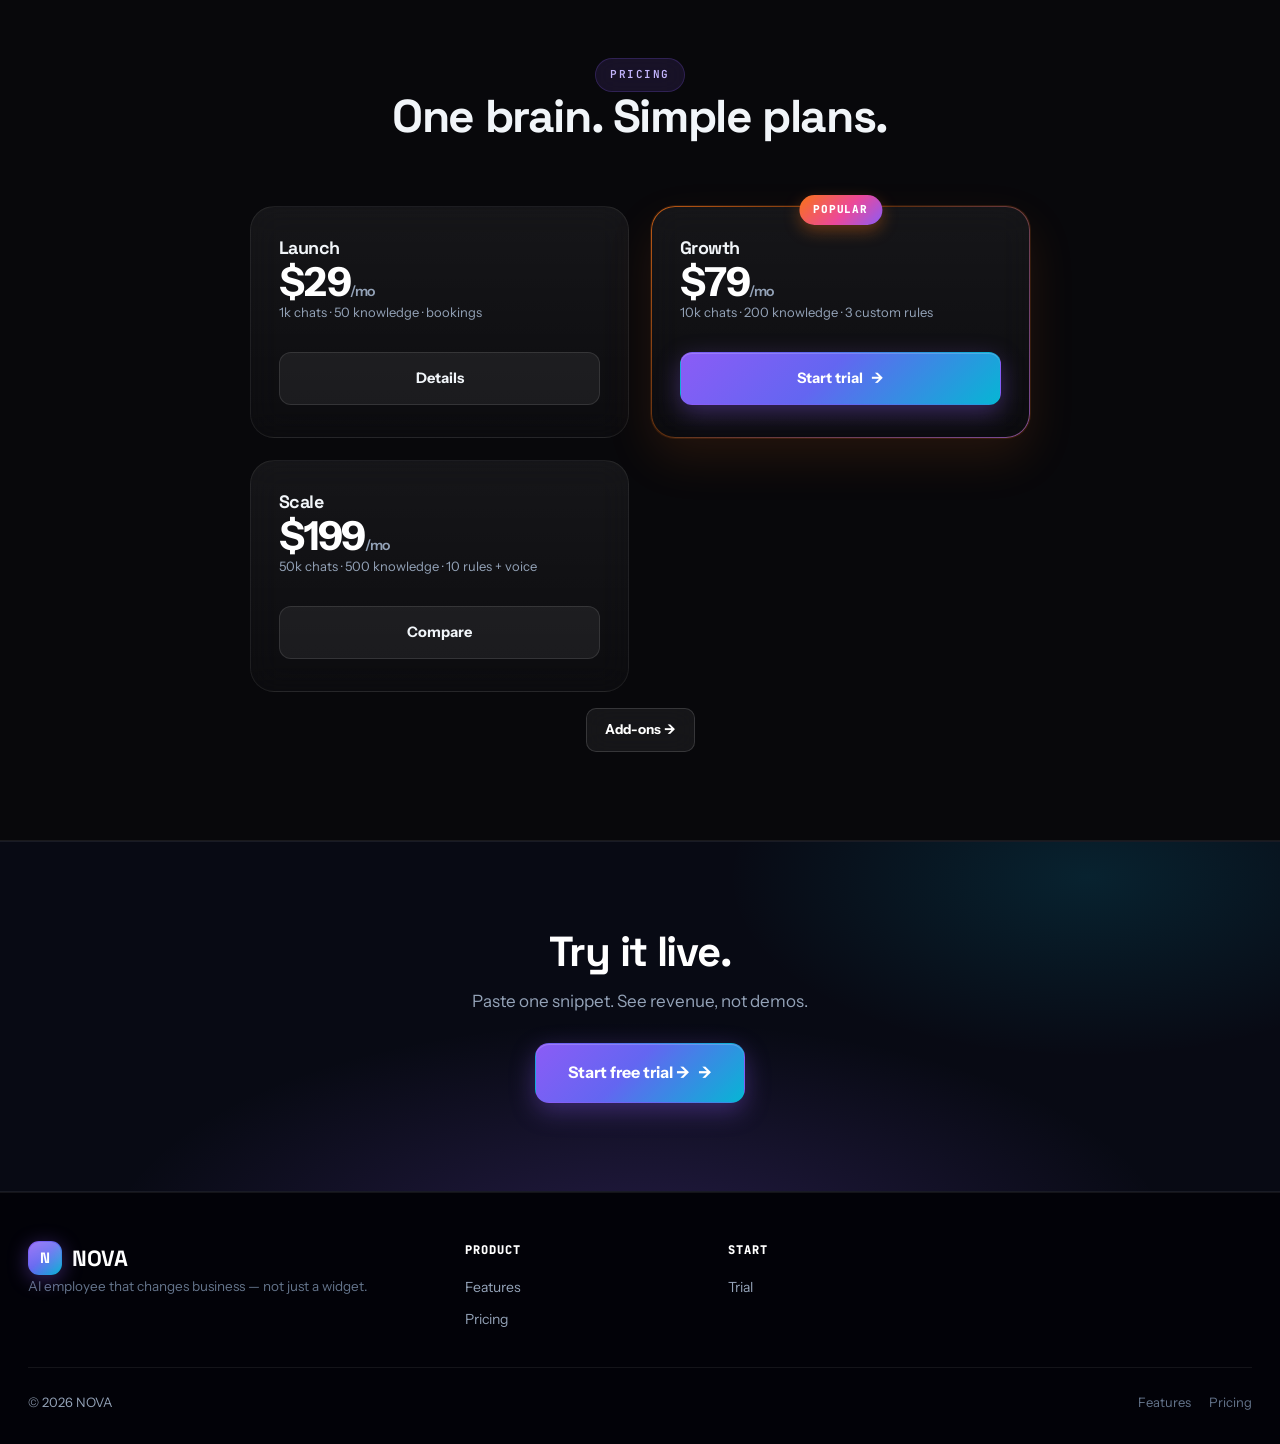
==== commit 021dc5ac: "Remove guide as exclusive — purely marketable, real business features only (24/7, remembers, recover" ====
--- a/index.html
+++ b/index.html
@@ -4,7 +4,7 @@
 <meta charset="UTF-8">
 <meta name="viewport" content="width=device-width, initial-scale=1.0">
 <title>NOVA — AI employee for your website</title>
-<meta name="description" content="NOVA — 24/7 chat, learns your site, guides visitors, books, and talks. One snippet.">
+<meta name="description" content="NOVA — 24/7 chat, remembers shoppers, recovers carts, books with Chrono, talks with Echo. One snippet.">
 <link rel="stylesheet" href="nova.css">
 <meta name="theme-color" content="#050508">
 </head>
@@ -33,8 +33,8 @@
   <div class="wrap hero-grid">
     <div>
       <span class="eyebrow violet rv">AI employee — live in a day</span>
-      <h1 class="rv">Your site,<br><span class="grad">guided.</span></h1>
-      <p class="sub rv">NOVA learns your site, answers 24/7, and shows visitors around — pointing at real buttons. One snippet.</p>
+      <h1 class="rv">Hire your first<br><span class="grad">AI employee</span></h1>
+      <p class="sub rv">Answers 24/7, remembers every shopper, recovers carts from your address — books with Chrono and talks with Echo. One snippet.</p>
       <div class="ctas rv">
         <a href="checkout.html?plan=growth" class="btn btn-pri btn-lg">Start 14-day trial</a>
         <a href="features.html" class="btn btn-ghost btn-lg">How it works</a>
@@ -42,7 +42,7 @@
       <div class="hero-stats rv">
         <div class="stat"><b>14 days</b><span>free · cancel anytime</span></div>
         <div class="stat"><b>1 snippet</b><span>paste & go</span></div>
-        <div class="stat"><b>24/7</b><span>answers</span></div>
+        <div class="stat"><b>24/7</b><span>grounded answers</span></div>
       </div>
     </div>
     <div class="hero-visual rv">
@@ -54,15 +54,16 @@
         </div>
         <div class="bubbles" style="min-height:180px;max-height:240px;overflow:hidden;display:flex;flex-direction:column"></div>
         <div class="quick-actions">
-          <button class="chip">Guide me</button>
+          <button class="chip">Check size 42</button>
           <button class="chip">What do you sell?</button>
+          <button class="chip">Book tomorrow 3pm</button>
         </div>
         <div class="prompt-bar" style="margin-top:12px;padding:6px 6px 6px 14px">
           <input id="chatInput" placeholder="Ask anything…">
           <button id="chatSend">↗</button>
         </div>
       </div>
-      <div style="margin-top:10px;text-align:center;font-family:'JetBrains Mono',monospace;font-size:11px;color:var(--mut-2)">TRY: “guide me” → points at real elements</div>
+      <div style="margin-top:10px;text-align:center;font-family:'JetBrains Mono',monospace;font-size:11px;color:var(--mut-2)">TRY: Ask anything → grounded answer in ~2s</div>
     </div>
   </div>
 </header>
@@ -70,55 +71,37 @@
 <section class="trust">
   <div class="marquee">
     <div class="marquee-track">
-      <span class="brand"><i>🧭</i> Guide</span>
       <span class="brand"><i>💬</i> 24/7 chat</span>
-      <span class="brand"><i>🧠</i> Remembers</span>
-      <span class="brand"><i>⏱️</i> Chrono</span>
-      <span class="brand"><i>🎙️</i> Echo</span>
+      <span class="brand"><i>🧠</i> Remembers shoppers</span>
+      <span class="brand"><i>📧</i> Recovers carts</span>
+      <span class="brand"><i>⏱️</i> Chrono scheduling</span>
+      <span class="brand"><i>🎙️</i> Echo voice</span>
       <span class="brand"><i>🛡️</i> Grounded</span>
+      <span class="brand"><i>📈</i> Revenue analytics</span>
     </div>
   </div>
-<section id="showcase" style="padding:32px 0">
-  <div class="wrap center">
-    <span class="eyebrow cyan">Showcase</span>
-    <h2 class="h2" style="font-size:24px;margin:8px 0">See guide in action</h2>
-    <p style="color:var(--mut);font-size:14px;margin:0 0 16px">Single live demo — points at real buttons.</p>
-  </div>
-  <div class="showcase">
-    <div class="showcase-track" style="justify-content:center;padding:0 28px">
-      <div class="shot" style="flex:0 0 560px;max-width:92vw">
-        <div class="bar"><span class="dot2 r"></span><span class="dot2 y"></span><span class="dot2 g"></span><span style="margin-left:auto;font-family:'JetBrains Mono',monospace;font-size:11px;color:var(--mut-2)">Guide demo — points at real buttons</span></div>
-        <div class="img" style="background:radial-gradient(400px 200px at 50% 0%, rgba(139,92,246,.14), transparent 60%), linear-gradient(180deg, #0f1221, #080a14);flex-direction:column;gap:14px;padding:22px;text-align:center">
-          <div style="border:2px solid #8b5cf6;border-radius:10px;padding:14px 16px;background:rgba(139,92,246,.08);position:relative;font-weight:700">Product grid<span style="position:absolute;top:-10px;right:-10px;background:var(--grad-violet);color:#fff;padding:4px 8px;border-radius:999px;font-size:10px;font-weight:800;box-shadow:0 4px 12px rgba(139,92,246,.35)">Guide points here →</span></div>
-          <div style="font-family:'JetBrains Mono',monospace;font-size:11px;color:var(--mut)">Say “guide me” in widget → short tour</div>
-        </div>
-        <div class="label"><b>Full operation guide</b><span>6 steps · arrow</span></div>
-      </div>
-    </div>
-  </div>
-  <div class="wrap center" style="margin-top:16px"><a href="features.html" class="btn btn-ghost btn-sm">Explore features →</a></div>
 </section>
 
 <section>
   <div class="wrap center">
-    <span class="eyebrow violet rv">What NOVA does</span>
-    <h2 class="h2 rv">Three things. Nothing extra.</h2>
+    <span class="eyebrow violet rv">What changes for your business</span>
+    <h2 class="h2 rv">Three things that move revenue.</h2>
   </div>
   <div class="wrap bento" style="margin-top:28px">
     <div class="card zone violet rv">
-      <div class="k">01 — Learn</div>
-      <h3>Understands your site</h3>
-      <p>Crawls your pages, learns products & FAQs, updates knowledge automatically.</p>
+      <div class="k">01 — Answers</div>
+      <h3>Never miss a shopper</h3>
+      <p>Grounded to your knowledge. 24/7, no hallucinations, offers human when needed.</p>
     </div>
     <div class="card zone blue rv">
-      <div class="k">02 — Guide & Point</div>
-      <h3>Shows visitors around</h3>
-      <p>Short tour that highlights real buttons with an arrow. Ends with “Ask me any question on NOVA”.</p>
+      <div class="k">02 — Remembers & Recovers</div>
+      <h3>Turns carts into sales</h3>
+      <p>Remembers sizes, budgets, carts — recovers from your address, not a robot.</p>
     </div>
     <div class="card zone cyan rv">
-      <div class="k">03 — Talk & Operate</div>
-      <h3>Answers and acts</h3>
-      <p>Chat stays operational — support, sales, bookings, voice. Grounded, no hallucinations.</p>
+      <div class="k">03 — Books & Talks</div>
+      <h3>Operates, not just chats</h3>
+      <p>Books with Chrono (ranked slots, <1s) and talks with Echo (100 langs).</p>
     </div>
   </div>
 </section>
@@ -127,11 +110,11 @@
   <div class="wrap center">
     <span class="eyebrow violet rv">Pricing</span>
     <h2 class="h2 rv">One brain. Simple plans.</h2>
-    <p class="lead rv" style="max-width:560px;margin:10px auto 0">All plans include Guide + 24/7 chat. Pay for usage, not crowding.</p>
+    <p class="lead rv" style="max-width:560px;margin:10px auto 0">Pay for usage, not crowding. All plans include 24/7 chat.</p>
     <div class="plans" style="text-align:left;max-width:780px;margin:28px auto 0">
-      <div class="plan rv"><h3>Launch</h3><div class="price">$29<small>/mo</small></div><p class="desc">1k chats · 50 KB · 1 rule</p><a href="pricing.html" class="btn btn-line btn-block">Details</a></div>
-      <div class="plan hot rv"><span class="hotbadge">POPULAR</span><h3>Growth</h3><div class="price">$79<small>/mo</small></div><p class="desc">10k chats · 200 KB · 3 rules</p><a href="checkout.html?plan=growth" class="btn btn-pri btn-block">Start trial</a></div>
-      <div class="plan rv"><h3>Scale</h3><div class="price">$199<small>/mo</small></div><p class="desc">50k chats · 500 KB · 10 rules + voice</p><a href="pricing.html" class="btn btn-line btn-block">Compare</a></div>
+      <div class="plan rv"><h3>Launch</h3><div class="price">$29<small>/mo</small></div><p class="desc">1k chats · 50 knowledge · bookings</p><a href="pricing.html" class="btn btn-line btn-block">Details</a></div>
+      <div class="plan hot rv"><span class="hotbadge">POPULAR</span><h3>Growth</h3><div class="price">$79<small>/mo</small></div><p class="desc">10k chats · 200 knowledge · 3 custom rules</p><a href="checkout.html?plan=growth" class="btn btn-pri btn-block">Start trial</a></div>
+      <div class="plan rv"><h3>Scale</h3><div class="price">$199<small>/mo</small></div><p class="desc">50k chats · 500 knowledge · 10 rules + voice</p><a href="pricing.html" class="btn btn-line btn-block">Compare</a></div>
     </div>
     <div style="margin-top:16px"><a href="addons.html" class="btn btn-ghost btn-sm">Add-ons →</a></div>
   </div>
@@ -140,7 +123,7 @@
 <section class="band">
   <div class="wrap">
     <h2 class="rv">Try it live.</h2>
-    <p class="rv">Paste one snippet. Say “guide me” in the widget.</p>
+    <p class="rv">Paste one snippet. See revenue, not demos.</p>
     <a href="checkout.html?plan=growth" class="btn btn-pri btn-lg rv">Start free trial →</a>
   </div>
 </section>
@@ -148,7 +131,7 @@
 <footer>
   <div class="wrap">
     <div class="footer-grid">
-      <div class="footer-brand"><a class="logo" href="index.html"><span class="dot">N</span> NOVA</a><p>Minimal AI employee. Same dark theme.</p></div>
+      <div class="footer-brand"><a class="logo" href="index.html"><span class="dot">N</span> NOVA</a><p>AI employee that changes business — not just a widget.</p></div>
       <div class="footer-col"><h4>Product</h4><ul><li><a href="features.html">Features</a></li><li><a href="pricing.html">Pricing</a></li></ul></div>
       <div class="footer-col"><h4>Start</h4><ul><li><a href="checkout.html?plan=growth">Trial</a></li></ul></div>
     </div>
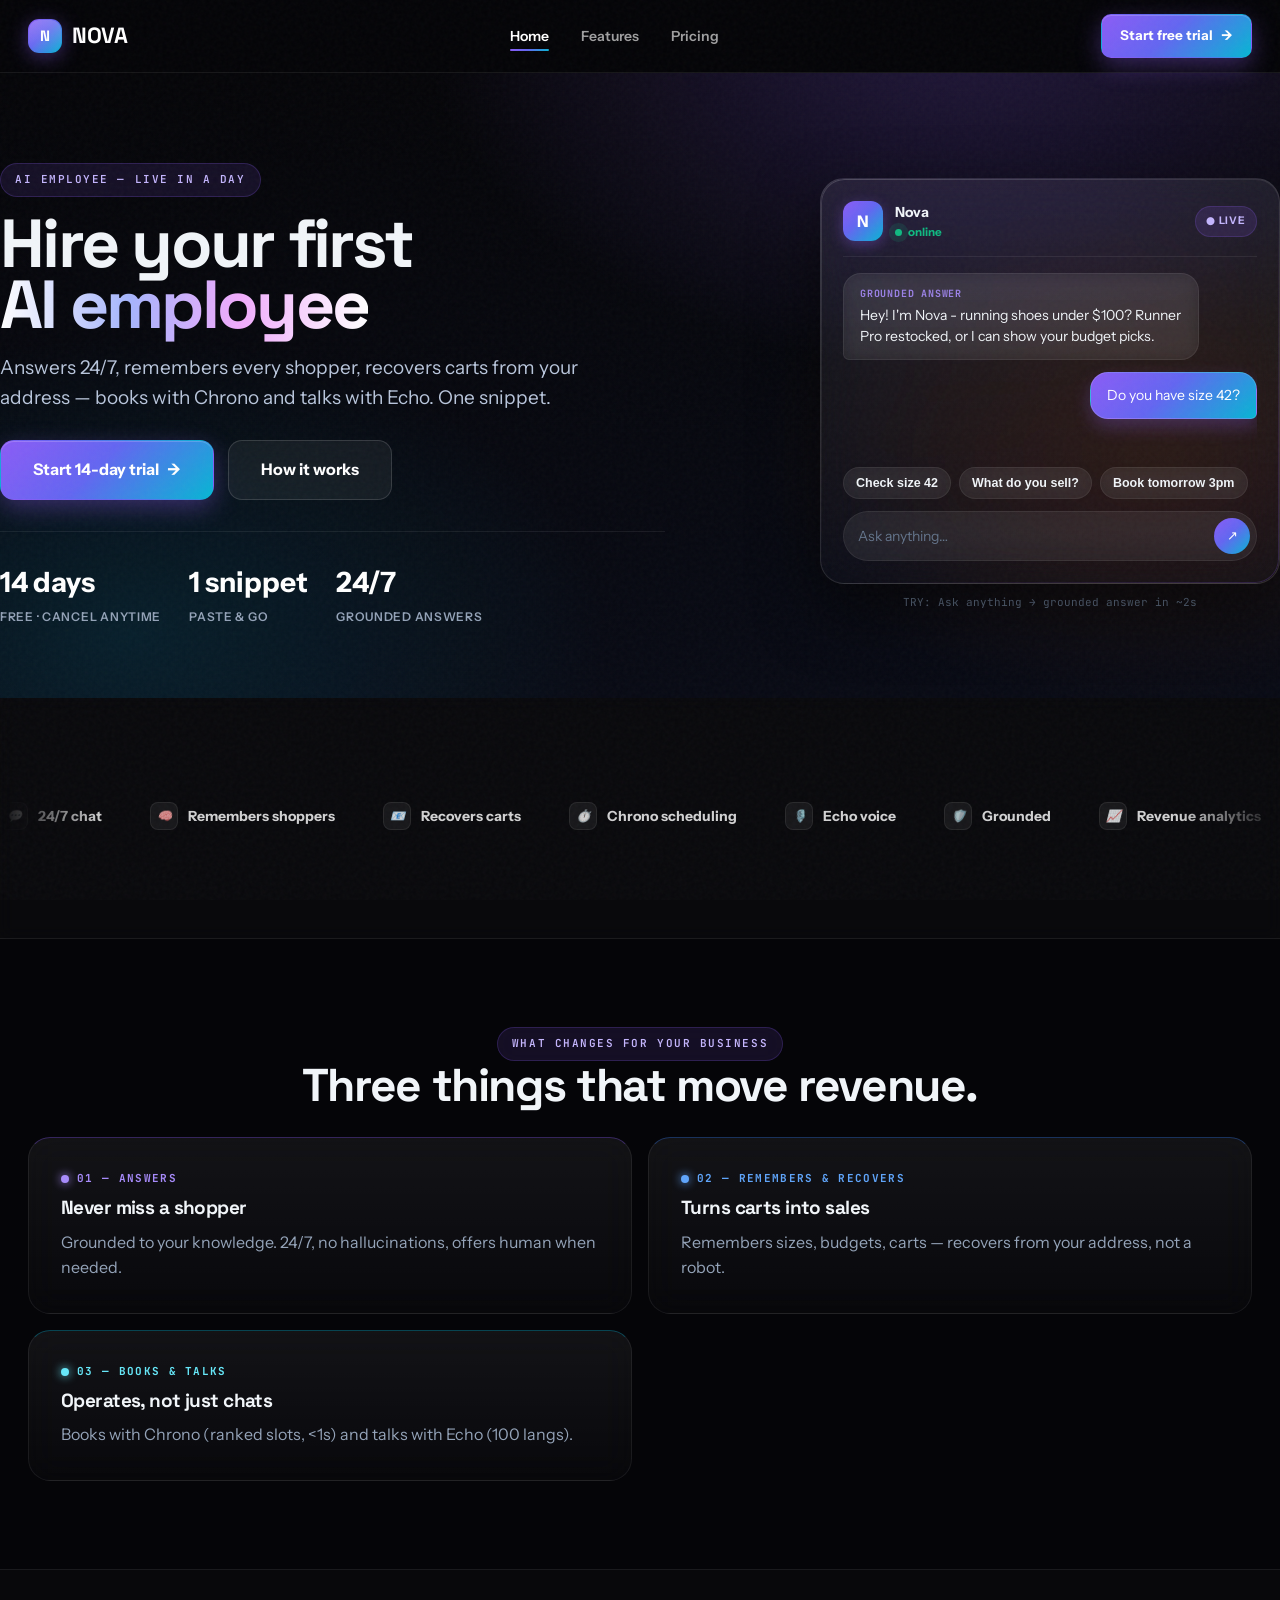
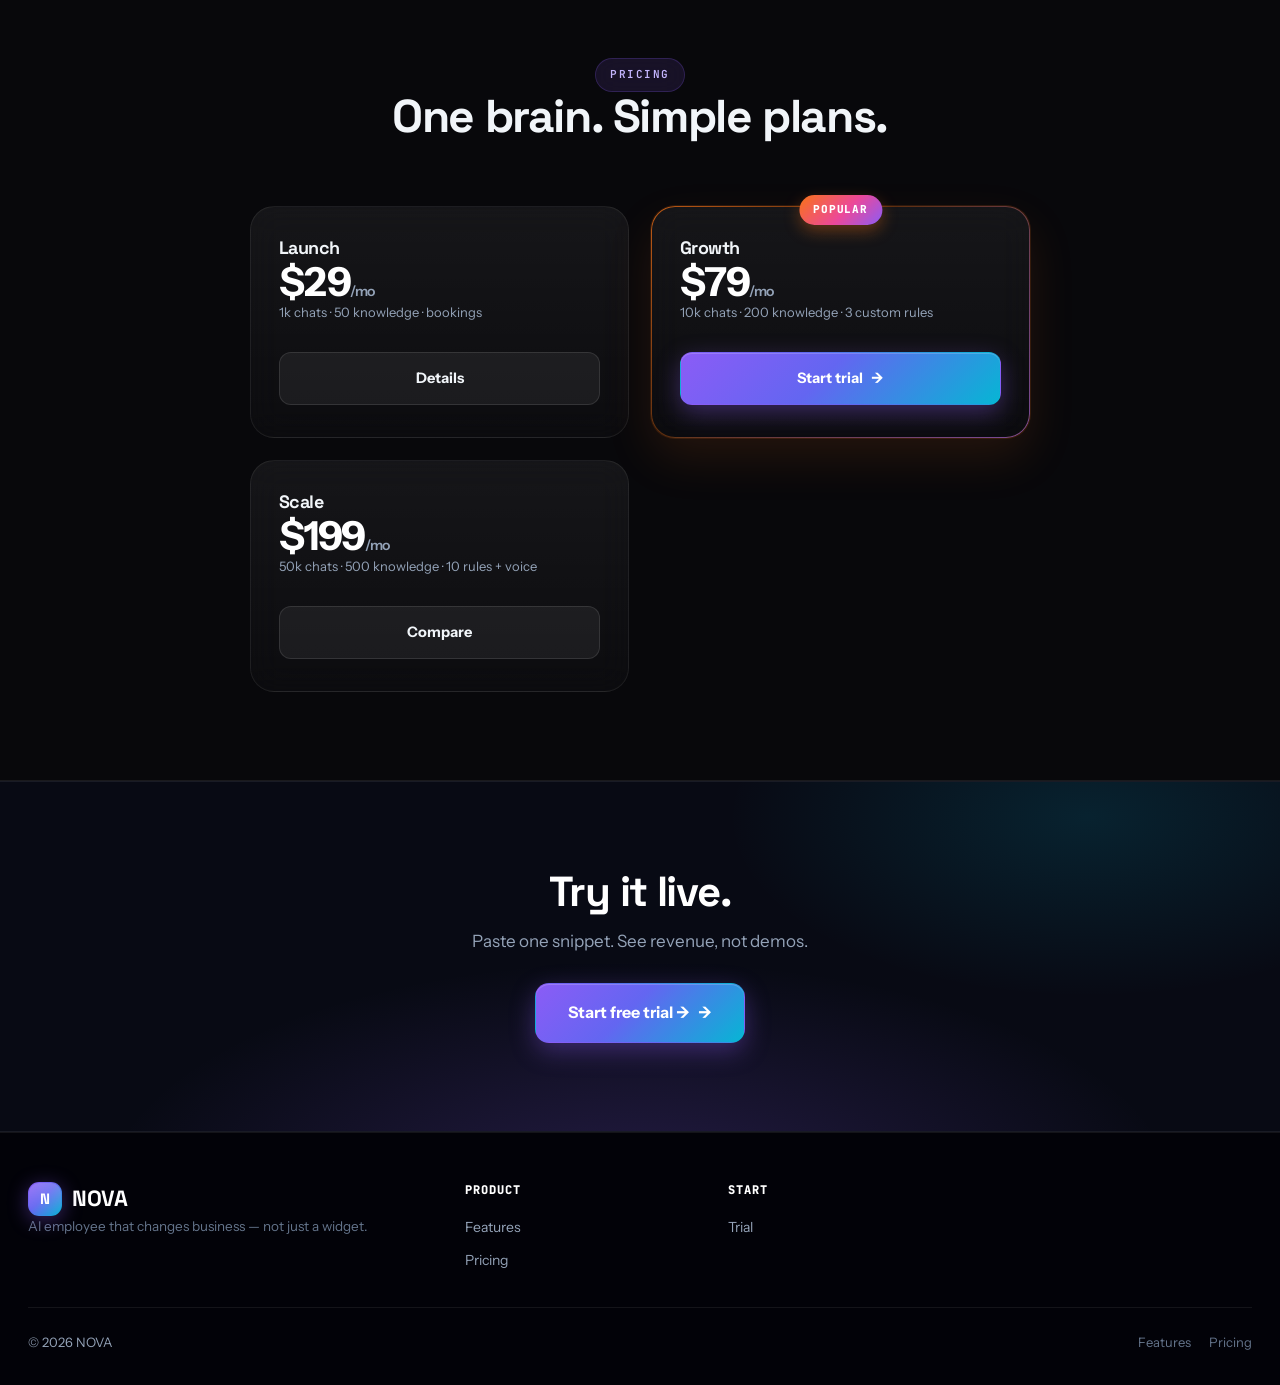
==== commit 54ed9a35: "IA: flatten nav, remove addons/roles pages, brain in features, fix plan button spacing, no guide mar" ====
--- a/index.html
+++ b/index.html
@@ -14,10 +14,9 @@
     <a class="logo" href="index.html"><span class="dot">N</span> NOVA</a>
     <ul class="nav-links">
       <li><a class="nl on" href="index.html">Home</a></li>
-      <li><a class="nl" href="features.html">Features</a></li>
+<li><a class="nl" href="features.html">Features</a></li>
       <li><a class="nl" href="pricing.html">Pricing</a></li>
-      <li><a class="nl" href="addons.html">Add-ons</a></li>
-    </ul>
+</ul>
     <div class="nav-actions">
       <a href="pricing.html" class="btn btn-pri btn-sm">Start free trial</a>
       <button class="hamburger" id="ham" aria-label="Menu" aria-expanded="false"><span></span></button>
@@ -25,7 +24,7 @@
   </div>
 </nav>
 <div class="mobile-drawer" id="drawer">
-  <a href="index.html">Home</a><a href="features.html">Features</a><a href="pricing.html">Pricing</a><a href="addons.html">Add-ons</a><a href="checkout.html?plan=growth" class="btn btn-pri">Start trial →</a>
+  <a href="index.html">Home</a><a href="features.html">Features</a><a href="pricing.html">Pricing</a><a href="checkout.html?plan=growth" class="btn btn-pri">Start trial →</a>
 </div>
 
 <header class="hero">
@@ -116,7 +115,7 @@
       <div class="plan hot rv"><span class="hotbadge">POPULAR</span><h3>Growth</h3><div class="price">$79<small>/mo</small></div><p class="desc">10k chats · 200 knowledge · 3 custom rules</p><a href="checkout.html?plan=growth" class="btn btn-pri btn-block">Start trial</a></div>
       <div class="plan rv"><h3>Scale</h3><div class="price">$199<small>/mo</small></div><p class="desc">50k chats · 500 knowledge · 10 rules + voice</p><a href="pricing.html" class="btn btn-line btn-block">Compare</a></div>
     </div>
-    <div style="margin-top:16px"><a href="addons.html" class="btn btn-ghost btn-sm">Add-ons →</a></div>
+    
   </div>
 </section>
 
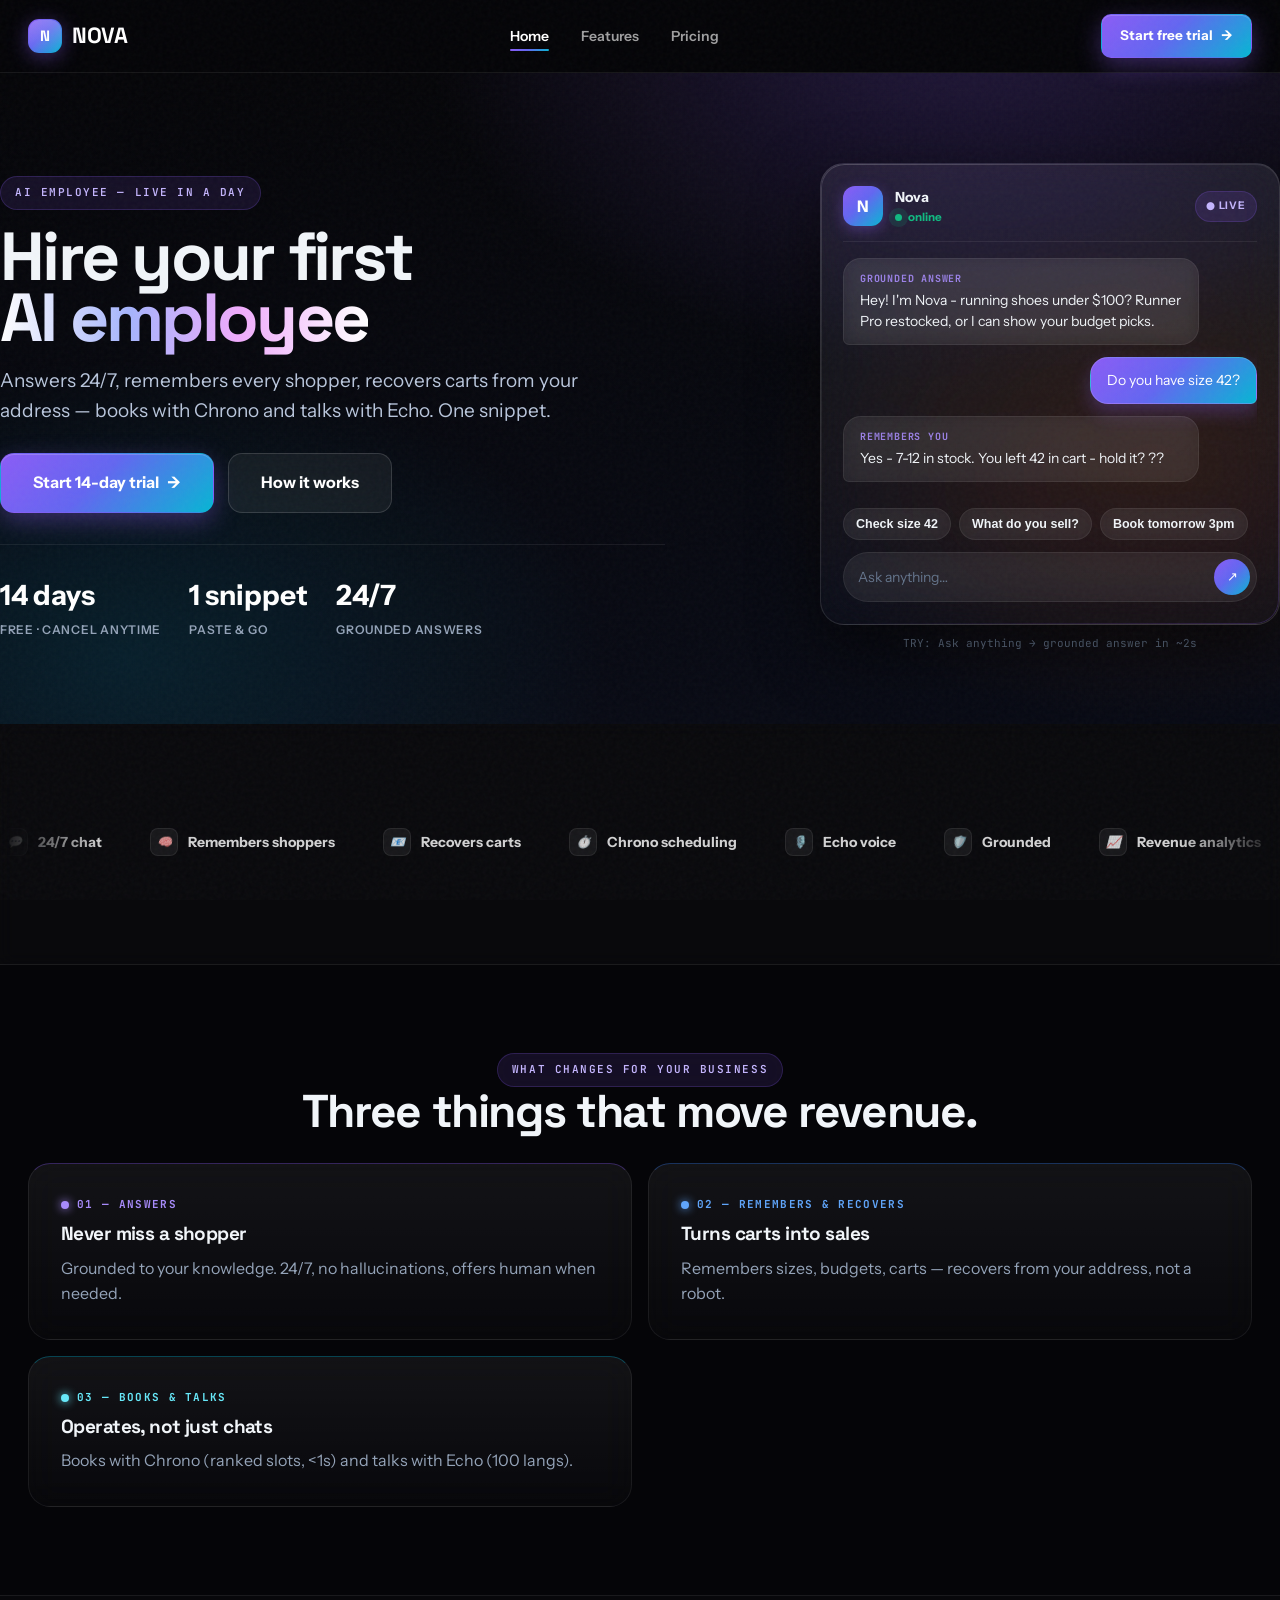
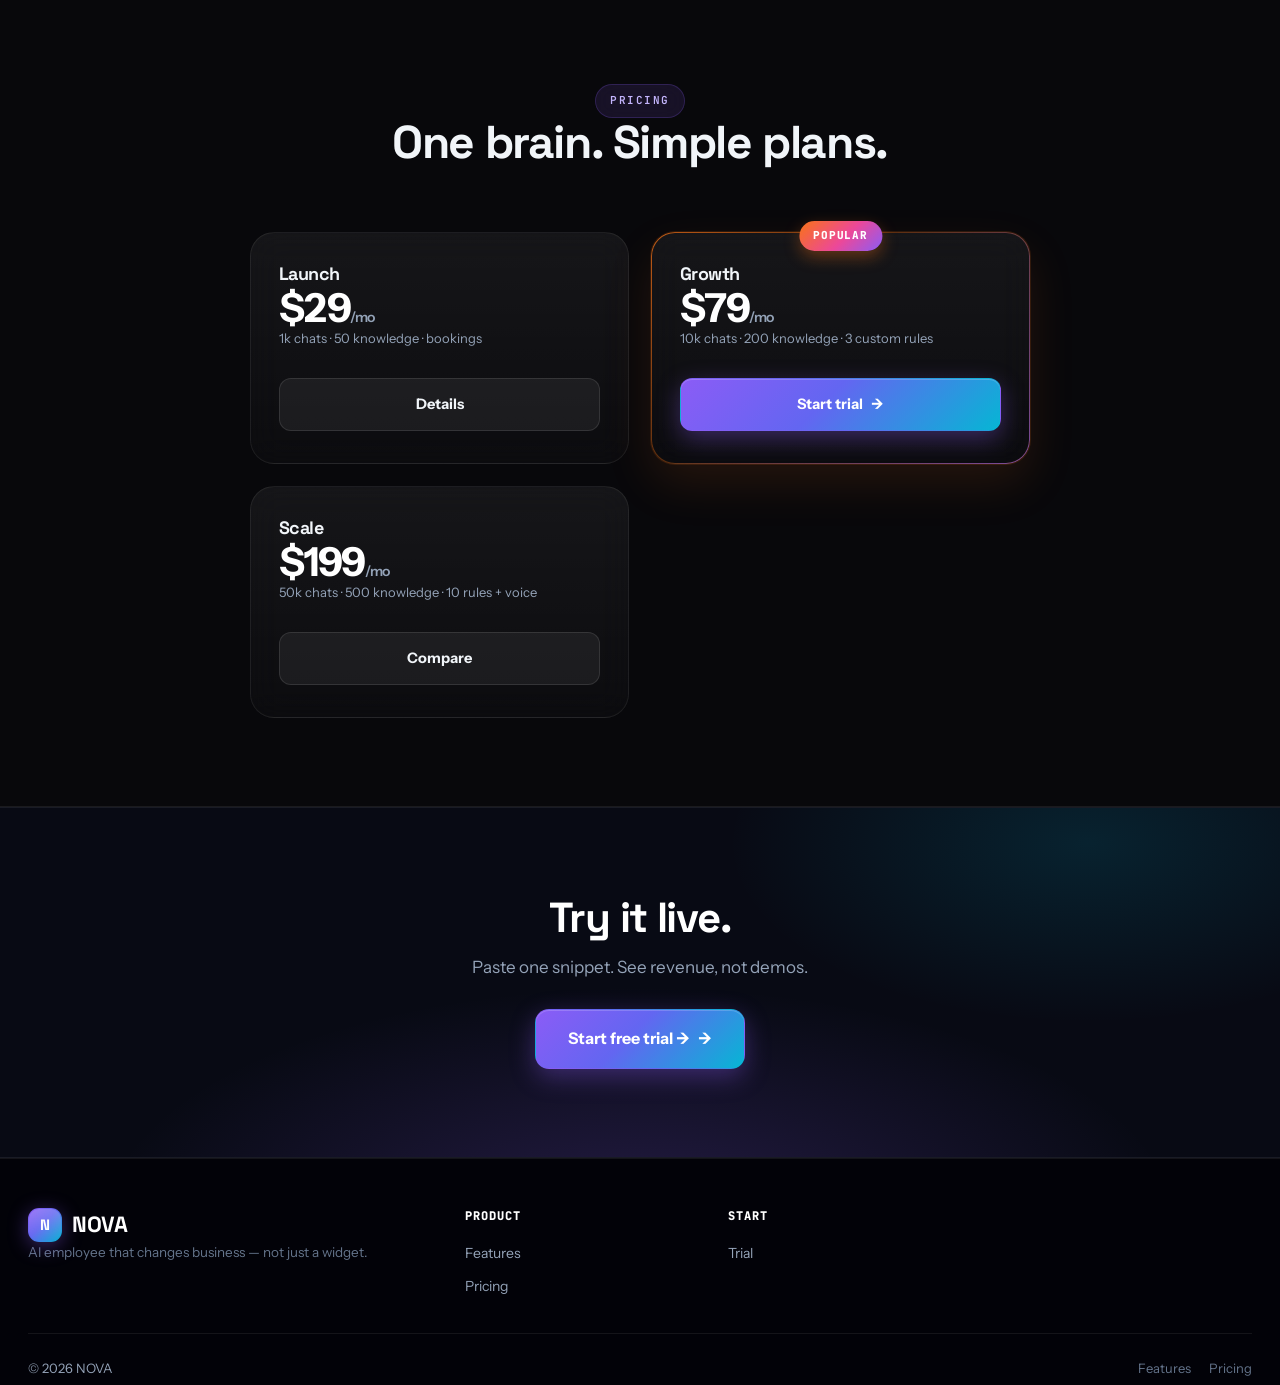
==== commit 1e241e4d: "feat(web): tab logo favicon N dark glass on all pages - add data:image/svg+xml favicon (N on #050508" ====
--- a/index.html
+++ b/index.html
@@ -7,6 +7,7 @@
 <meta name="description" content="NOVA — 24/7 chat, remembers shoppers, recovers carts, books with Chrono, talks with Echo. One snippet.">
 <link rel="stylesheet" href="nova.css">
 <meta name="theme-color" content="#050508">
+<link rel="icon" href="data:image/svg+xml,<svg xmlns='http://www.w3.org/2000/svg' viewBox='0 0 100 100'><rect width='100' height='100' rx='20' fill='%23050508'/><rect x='14' y='14' width='72' height='72' rx='12' fill='none' stroke='rgba(255,255,255,.07)' stroke-width='2'/><text x='50' y='62' font-size='42' text-anchor='middle' fill='%23f1f5f9' font-family='Space Grotesk' font-weight='700'>N</text></svg>">
 </head>
 <body>
 <nav class="nav">
@@ -139,7 +140,7 @@
 </footer>
 
 <script src="app.js"></script>
-<script src="https://nova-ai-omega-lemon.vercel.app/widget/nova-tracker.js" data-public-key="nova_pk_40d32c478e27559616acfd7827347d437b1c207d3d9f1e1c0375759d81bbb6da" data-api="https://nova-ai-omega-lemon.vercel.app" defer></script>
-<script src="https://nova-ai-omega-lemon.vercel.app/widget/nova-widget.js" data-public-key="nova_pk_40d32c478e27559616acfd7827347d437b1c207d3d9f1e1c0375759d81bbb6da" data-api="https://nova-ai-omega-lemon.vercel.app" defer></script>
+<script src="http://127.0.0.1:3000/widget/nova-tracker.js" data-public-key="nova_pk_40d32c478e27559616acfd7827347d437b1c207d3d9f1e1c0375759d81bbb6da" data-api="http://127.0.0.1:3000" defer></script>
+<script src="http://127.0.0.1:3000/widget/nova-widget.js" data-public-key="nova_pk_40d32c478e27559616acfd7827347d437b1c207d3d9f1e1c0375759d81bbb6da" data-api="http://127.0.0.1:3000" defer></script>
 </body>
 </html>
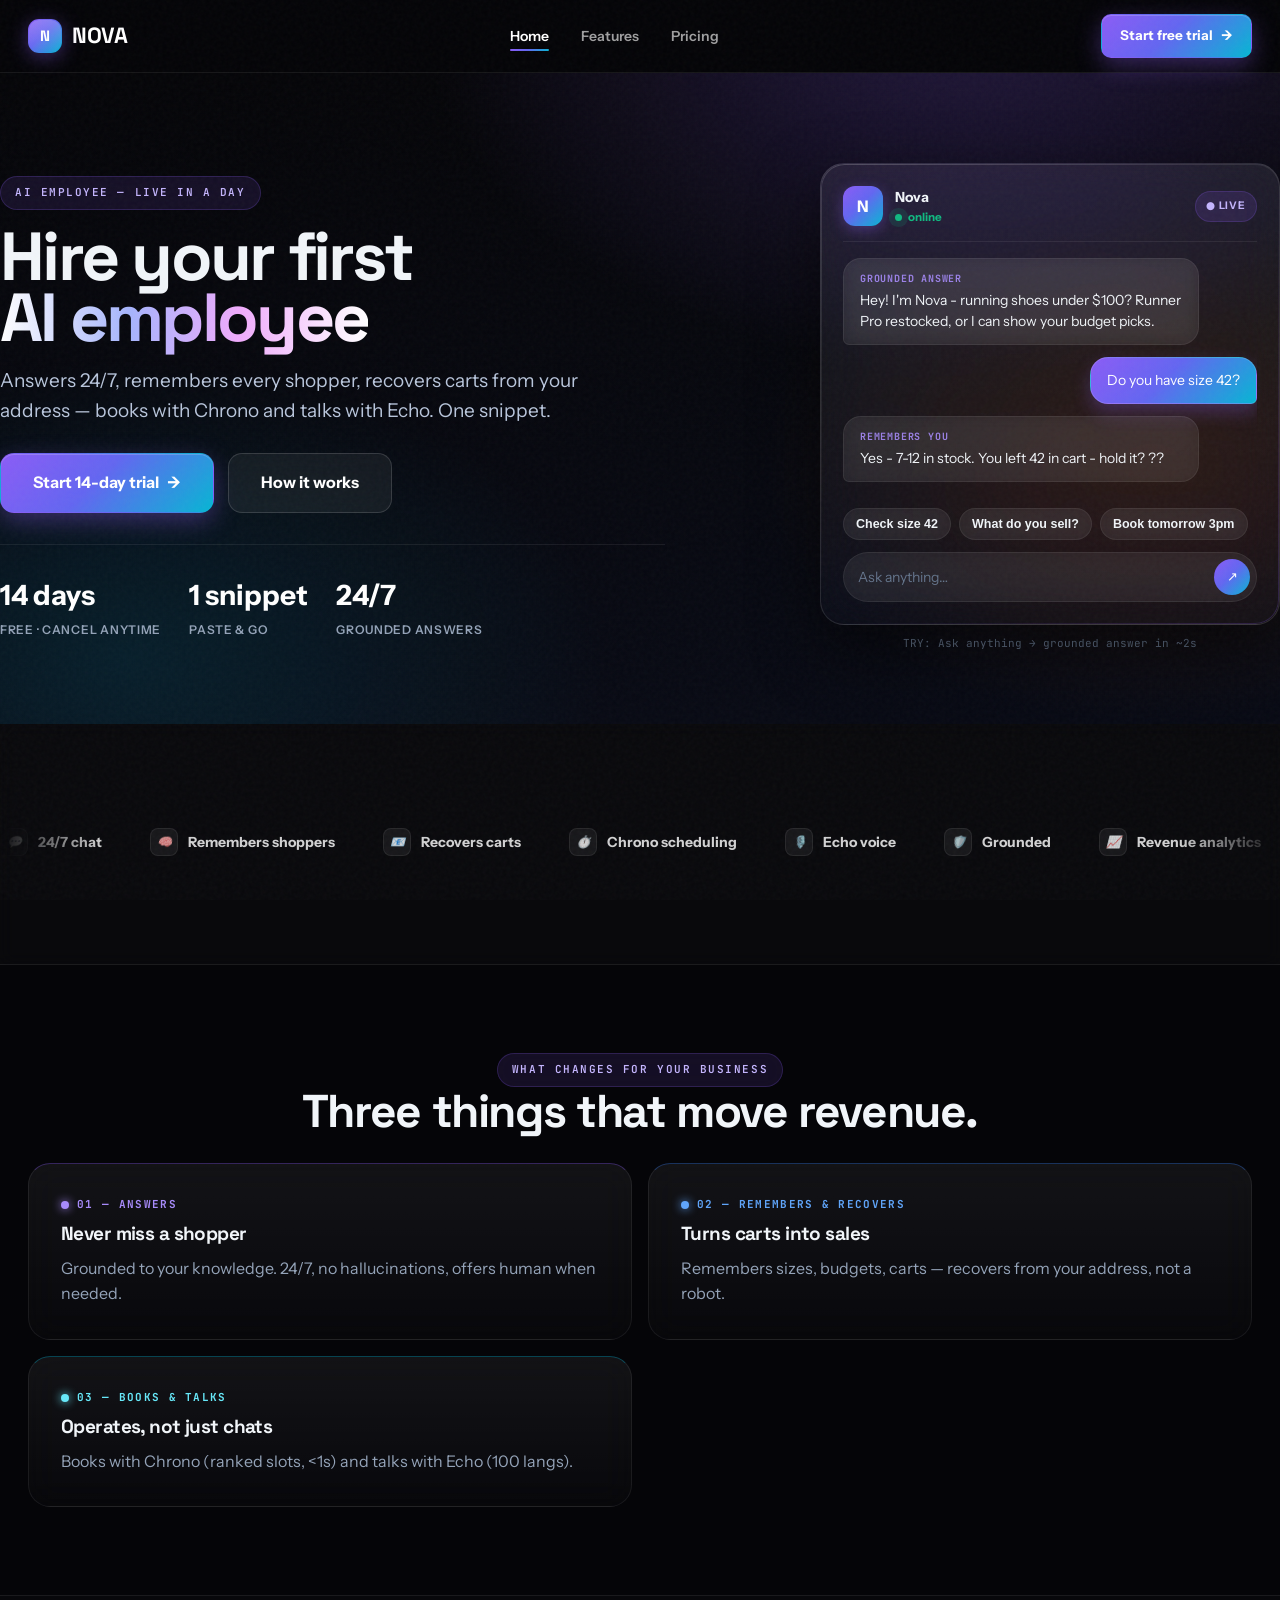
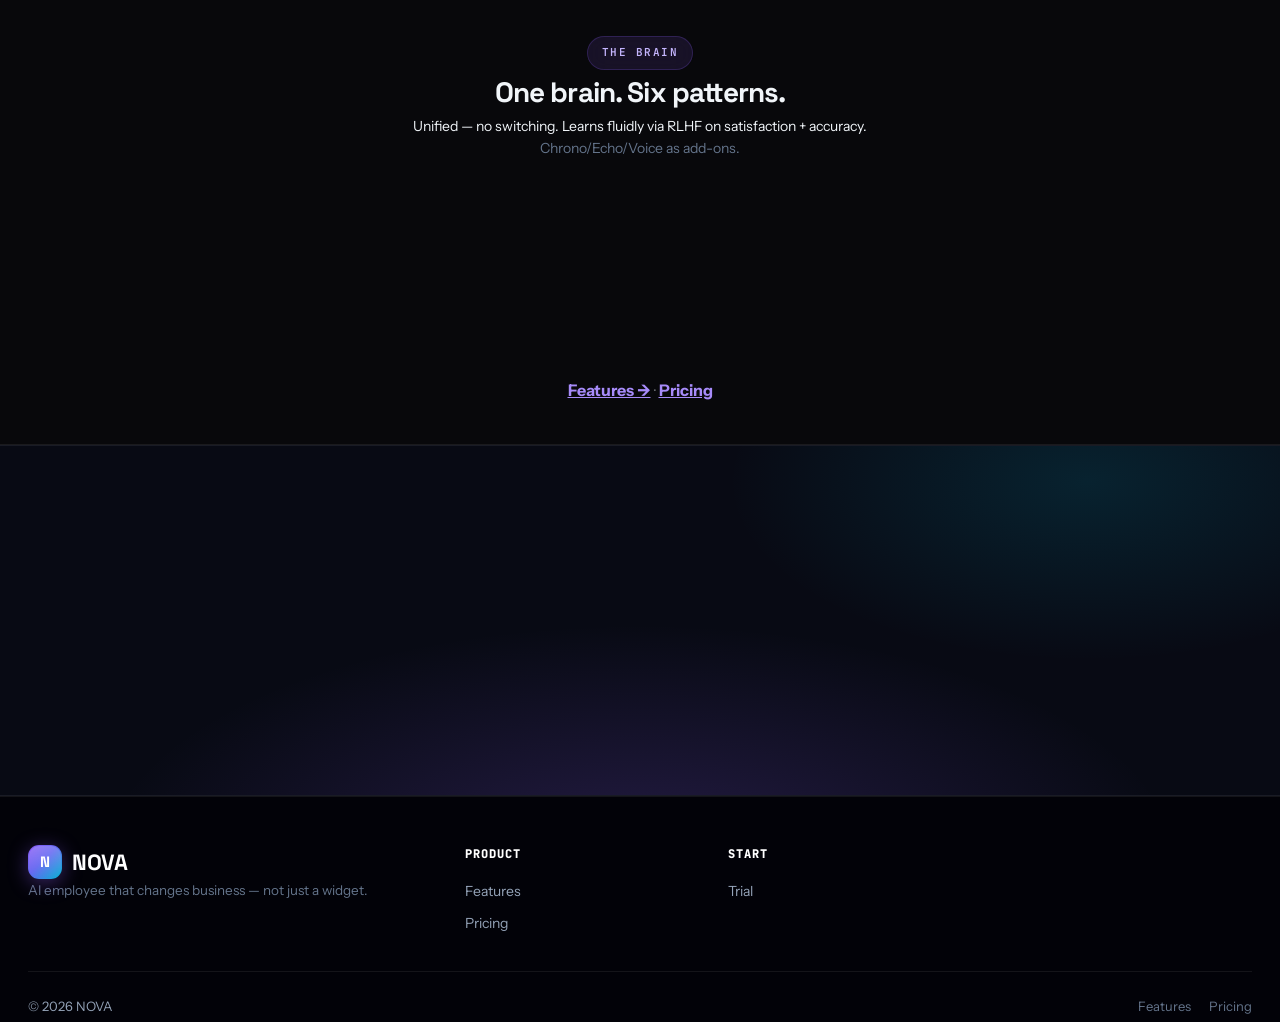
==== commit 5d0a5272: "feat(web): curated pricing all over + FAQs, home brain moderate, checkout custom - pricing: 4-grid L" ====
--- a/index.html
+++ b/index.html
@@ -106,17 +106,20 @@
   </div>
 </section>
 
-<section style="background:rgba(255,255,255,.015);border-top:1px solid var(--line);border-bottom:1px solid var(--line)">
-  <div class="wrap center">
-    <span class="eyebrow violet rv">Pricing</span>
-    <h2 class="h2 rv">One brain. Simple plans.</h2>
-    <p class="lead rv" style="max-width:560px;margin:10px auto 0">Pay for usage, not crowding. All plans include 24/7 chat.</p>
-    <div class="plans" style="text-align:left;max-width:780px;margin:28px auto 0">
-      <div class="plan rv"><h3>Launch</h3><div class="price">$29<small>/mo</small></div><p class="desc">1k chats · 50 knowledge · bookings</p><a href="pricing.html" class="btn btn-line btn-block">Details</a></div>
-      <div class="plan hot rv"><span class="hotbadge">POPULAR</span><h3>Growth</h3><div class="price">$79<small>/mo</small></div><p class="desc">10k chats · 200 knowledge · 3 custom rules</p><a href="checkout.html?plan=growth" class="btn btn-pri btn-block">Start trial</a></div>
-      <div class="plan rv"><h3>Scale</h3><div class="price">$199<small>/mo</small></div><p class="desc">50k chats · 500 knowledge · 10 rules + voice</p><a href="pricing.html" class="btn btn-line btn-block">Compare</a></div>
+<section style="background:rgba(255,255,255,.015);border-top:1px solid var(--line);border-bottom:1px solid var(--line);padding:40px 0">
+  <div class="wrap center" style="max-width:760px">
+    <span class="eyebrow violet rv">The Brain</span>
+    <h2 class="h2 rv" style="font-size:28px;margin:8px 0 8px">One brain. Six patterns.</h2>
+    <p class="muted rv" style="max-width:540px;margin:0 auto 22px;font-size:14px;line-height:1.6">Unified — no switching. Learns fluidly via RLHF on satisfaction + accuracy. <span style="color:var(--mut-2)">Chrono/Echo/Voice as add-ons.</span></p>
+    <div style="display:grid;grid-template-columns:repeat(3,1fr);gap:10px;text-align:left;max-width:640px;margin:0 auto">
+      <div class="card rv" style="padding:14px"><b style="font-size:13px">Customer Support</b><div class="muted xs" style="margin-top:3px">empathy · solutions</div></div>
+      <div class="card rv" style="padding:14px"><b style="font-size:13px">Sales</b><div class="muted xs" style="margin-top:3px">value · close</div></div>
+      <div class="card rv" style="padding:14px"><b style="font-size:13px">Shopping</b><div class="muted xs" style="margin-top:3px">options · comparison</div></div>
+      <div class="card rv" style="padding:14px"><b style="font-size:13px">Product Advisor</b><div class="muted xs" style="margin-top:3px">specs · transparency</div></div>
+      <div class="card rv" style="padding:14px"><b style="font-size:13px">Lead Qualification</b><div class="muted xs" style="margin-top:3px">questions → present</div></div>
+      <div class="card rv" style="padding:14px"><b style="font-size:13px">General</b><div class="muted xs" style="margin-top:3px">broadly adaptive</div></div>
     </div>
-    
+    <p class="muted xs" style="margin-top:18px"><a href="features.html" style="color:var(--violet-2);font-weight:700">Features →</a> <span style="opacity:.4">·</span> <a href="pricing.html" style="color:var(--violet-2);font-weight:700">Pricing</a></p>
   </div>
 </section>
 
